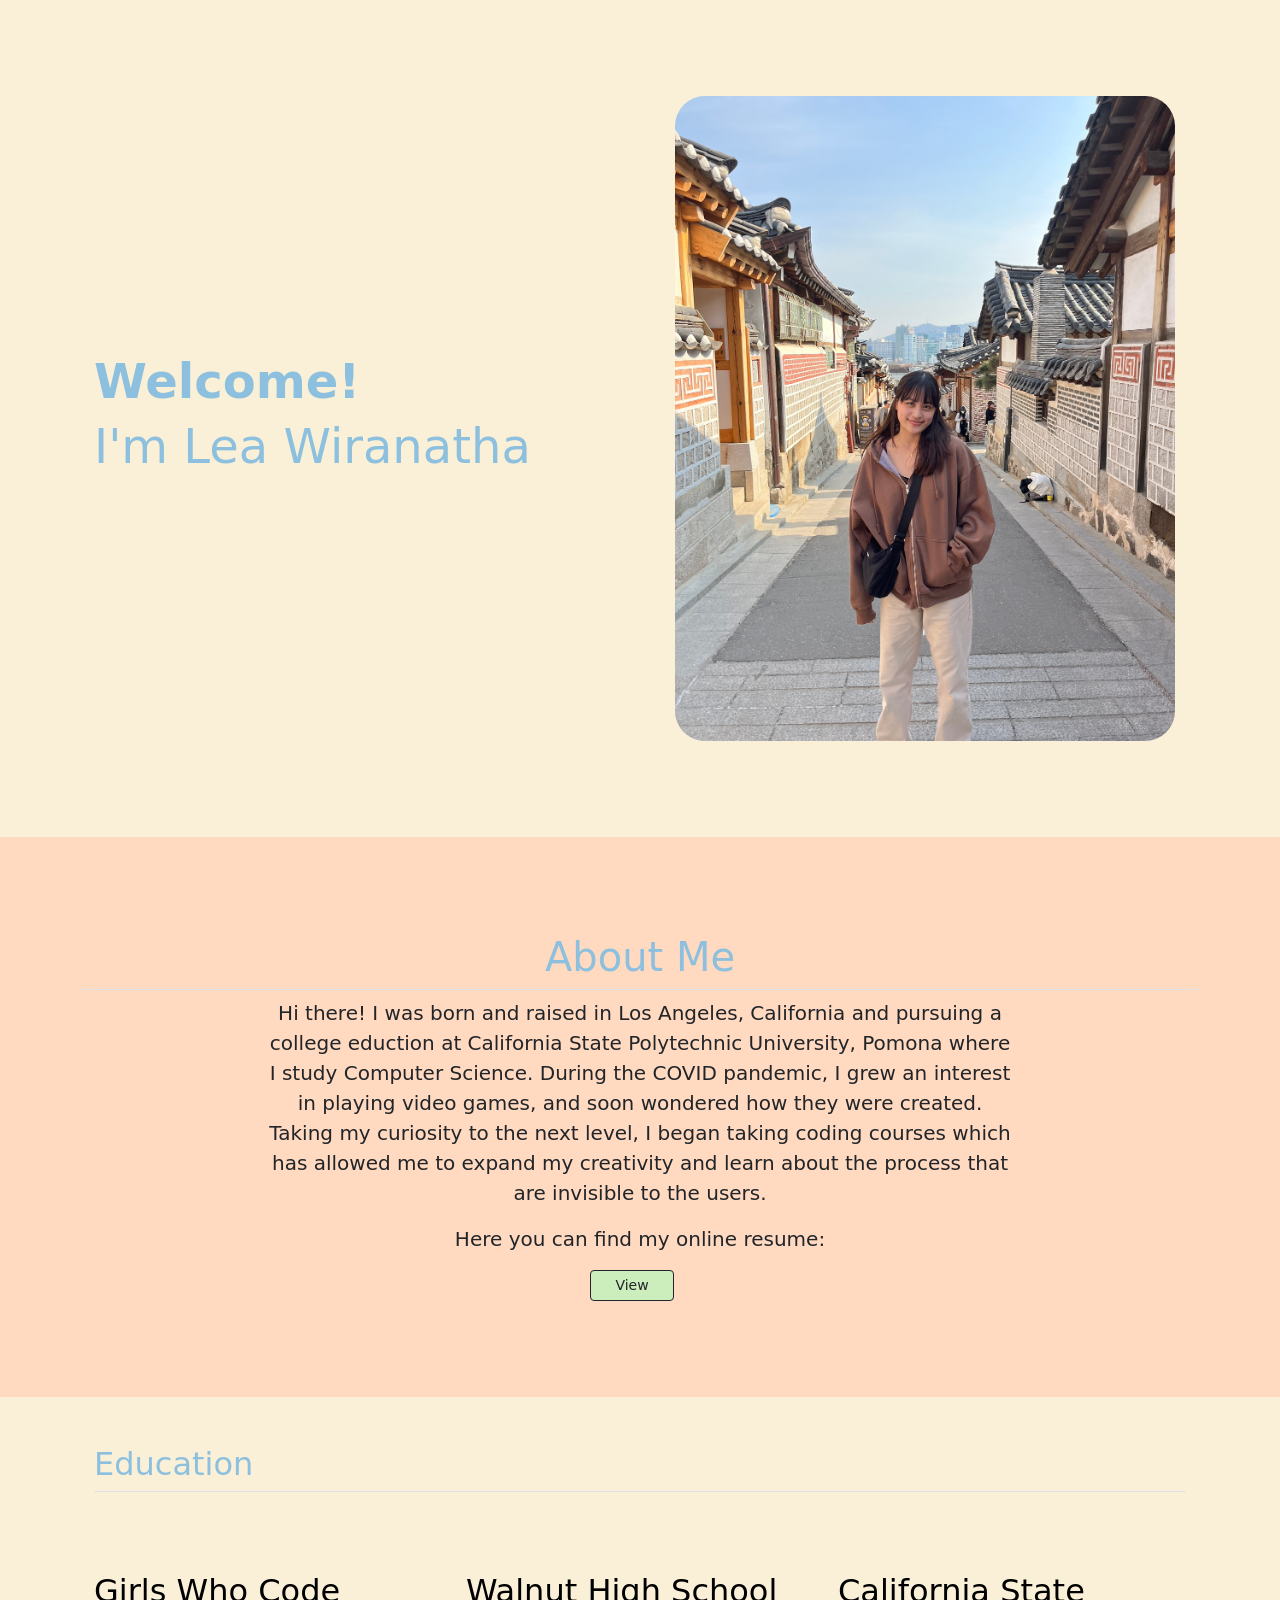
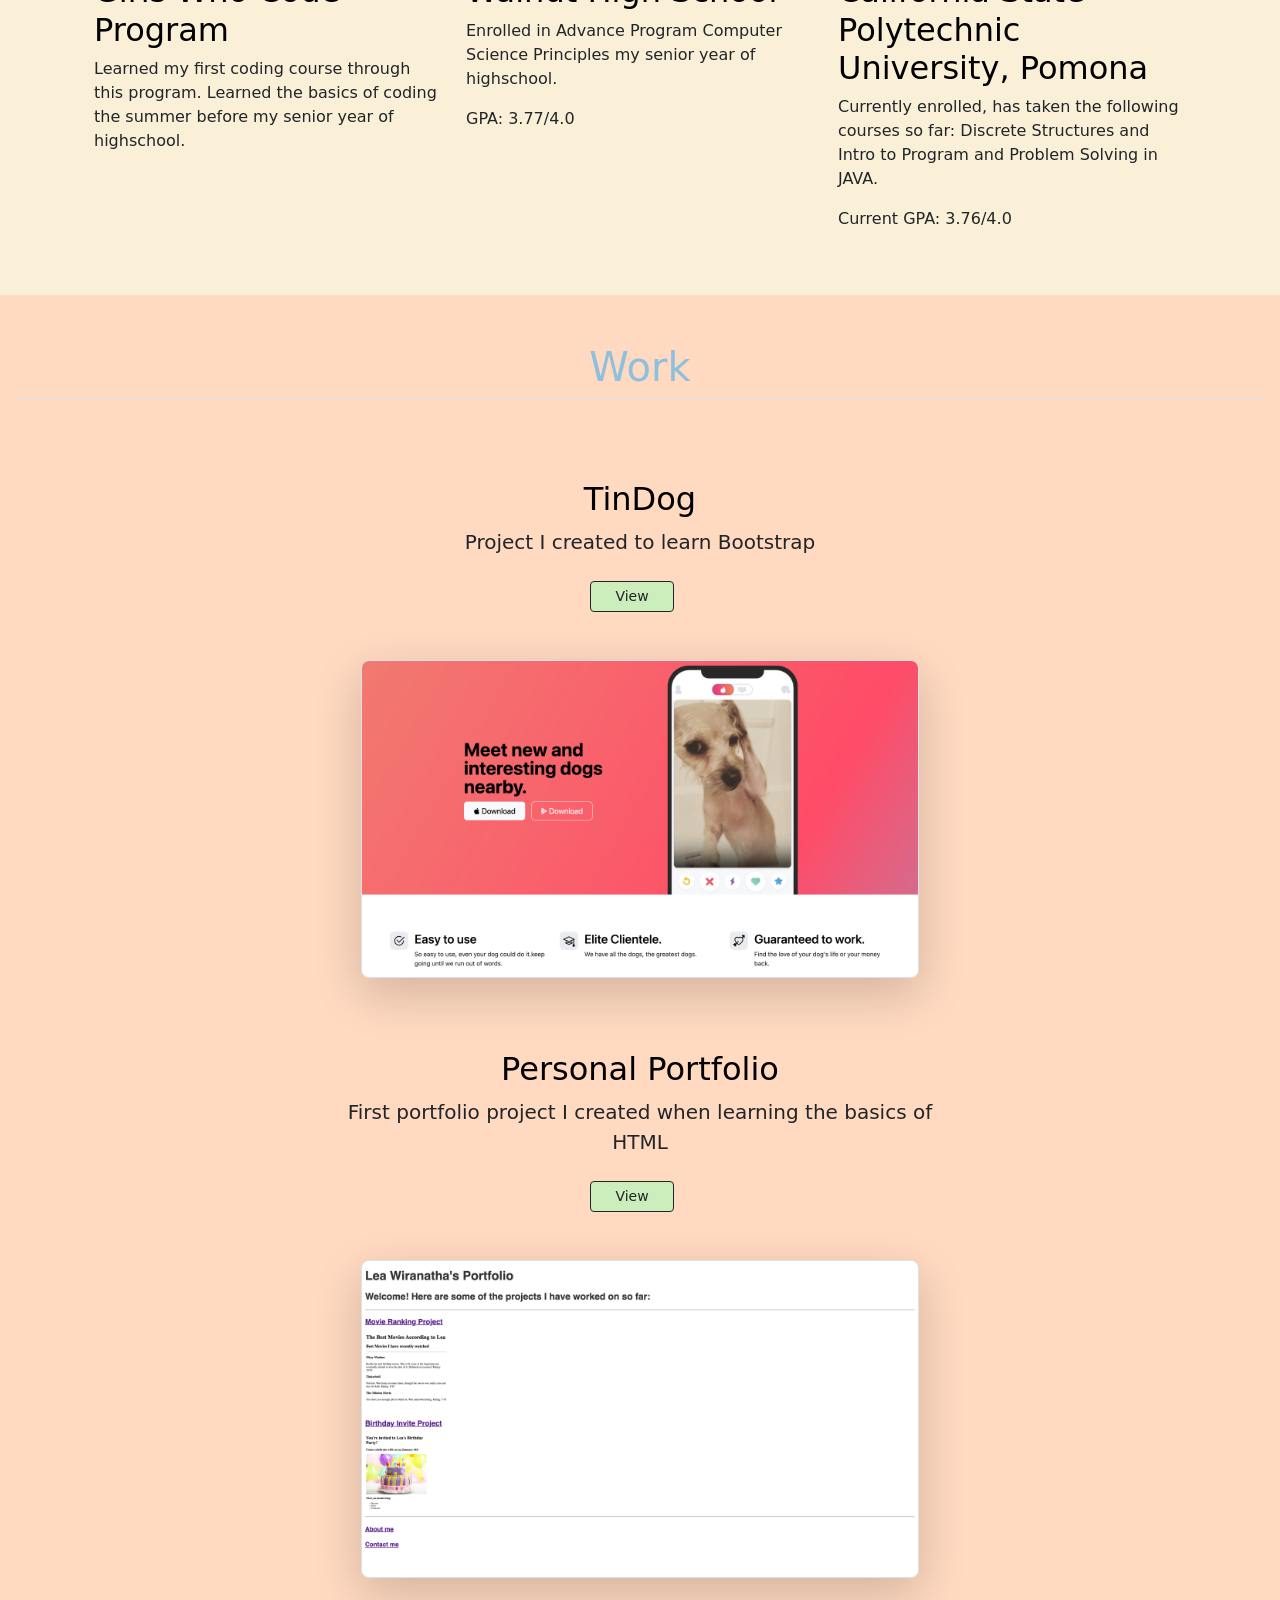
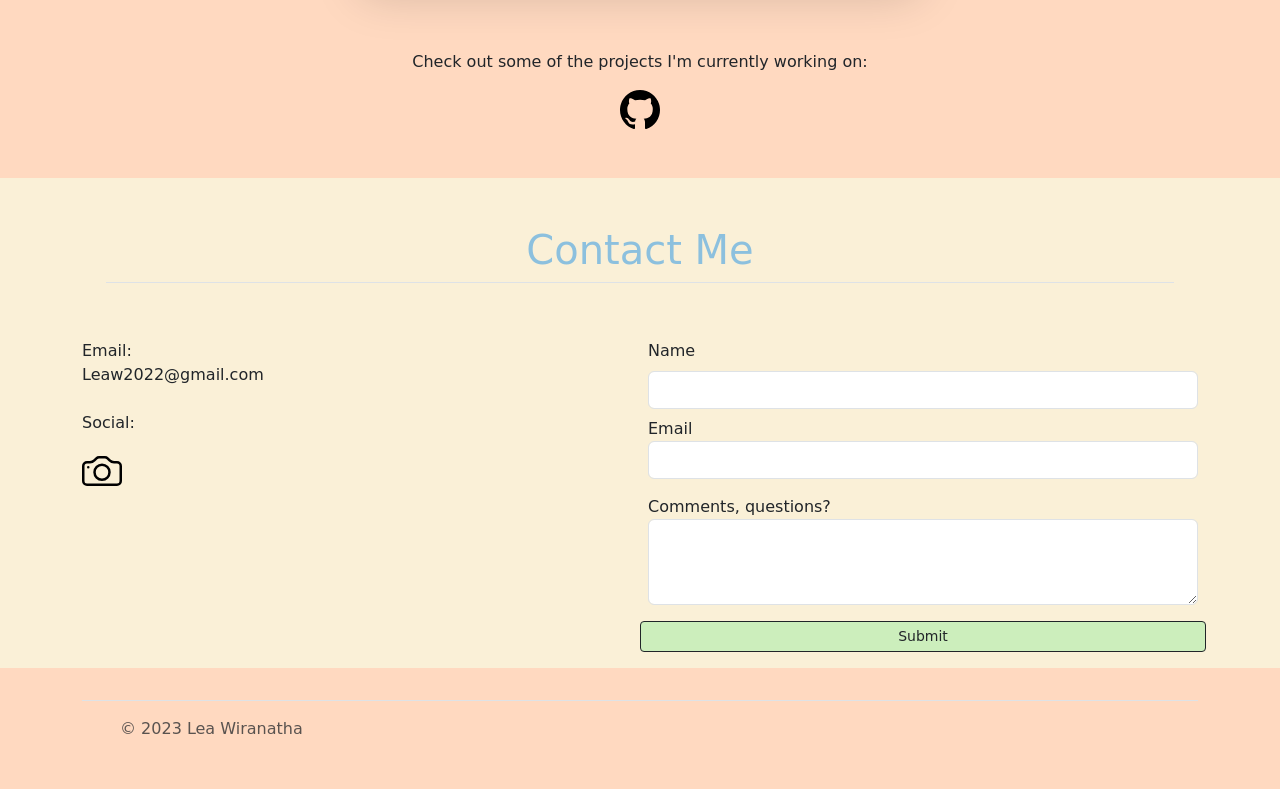
==== index.html @ 5fe79952 "Add files via upload" ====
<!DOCTYPE html>
<html lang="en">
<head>
    <meta charset="UTF-8">
    <meta name="viewport" content="width=device-width, initial-scale=1.0">
    <title>Lea Wiranatha</title>
    <link href="https://cdn.jsdelivr.net/npm/bootstrap@5.3.1/dist/css/bootstrap.min.css" rel="stylesheet" integrity="sha384-4bw+/aepP/YC94hEpVNVgiZdgIC5+VKNBQNGCHeKRQN+PtmoHDEXuppvnDJzQIu9" crossorigin="anonymous">
    <link rel="stylesheet" href="./style.css">
</head>
<body>

  <!-- Title -->
  <section id="title" class="color-background">
      <div class="container col-xxl-8 px-4 pt-5 pb-5" >
        <div class="row flex-lg-row-reverse align-items-center g-5 pt-5 pb-5">
          <div class="col-10 col-sm-8 col-lg-6">
            <img src="./images/IMG_5392.jpg" class="d-block mx-lg-auto img-fluid rounded-corners" alt="Lea Wiranatha" loading="lazy" width="500"/>
          </div>
        <div class="col-lg-6">
            <h1 class="display-5 fw-bold textcolorblue">Welcome!</h1>
            <h2 class="display-5 textcolorblue">I'm Lea Wiranatha</h2>
          <div class="d-grid gap-2 d-md-flex justify-content-md-start">
            </div>
          </div>
        </div>
      </div>
  </section>

  <!-- About Me -->
  <div class="p-5 text-center darker-color-background">
    <div class="container py-5 ">
      <h1 class="pb-2 border-bottom textcolorblue">About Me</h1>
      <p class="col-lg-8 mx-auto lead">
        Hi there! I was born and raised in Los Angeles, California and pursuing a college eduction at California State Polytechnic University, Pomona where I study Computer Science. 
        During the COVID pandemic, I grew an interest in playing video games, and soon wondered how they were created. Taking my curiosity to the next level, I began taking coding courses which has allowed me to expand my creativity and learn about the process that are invisible to the users.
      </p>
      <p class="col-lg-8 mx-auto lead">
        Here you can find my online resume:
      </p>
      <a href="https://leachristy.github.io/html-resume/">
        <button type="button" class="btn btn-outline-dark colorgreen btn-sm px-4 me-sm-3" >View</button>
    </a>
    </div>
  </div>

<!-- Education -->
  <div class="color-background">
  <div class="container px-4 pt-5">
    <h2 class="pb-2 border-bottom textcolorblue">Education</h2>
    <div class="row g-4 py-5 row-cols-1 row-cols-lg-3">
      <div class="feature col">
        <div class="feature-icon d-inline-flex align-items-center justify-content-center text-bg-primary bg-gradient fs-2 mb-3">
          
        </div>
        <h3 class="fs-2 text-body-emphasis">Girls Who Code Program</h3>
        <p>Learned my first coding course through this program. Learned the basics of coding the summer before my senior year of highschool.</p>
      </div>
      <div class="feature col">
        <div class="feature-icon d-inline-flex align-items-center justify-content-center text-bg-primary bg-gradient fs-2 mb-3">
        </div>
        <h3 class="fs-2 text-body-emphasis">Walnut High School</h3>
        <p>Enrolled in Advance Program Computer Science Principles my senior year of highschool. </p>
        <p>GPA: 3.77/4.0</p>
      </div>
      <div class="feature col">
        <div class="feature-icon d-inline-flex align-items-center justify-content-center text-bg-primary bg-gradient fs-2 mb-3">
        </div>
        <h3 class="fs-2 text-body-emphasis">California State Polytechnic University, Pomona</h3>
        <p>Currently enrolled, has taken the following courses so far: Discrete Structures and Intro to Program and Problem Solving in JAVA. </p>
        <p>Current GPA: 3.76/4.0</p>
      </div>
    </div>
</div>
</div>

<!-- Work -->

<div class="pricing-header p-3 pb-md-4 mx-auto text-center darker-color-background pt-5">
    <h1 class="pb-2 border-bottom textcolorblue">Work</h1>
  </div>

  <div class="px-4 pt-5  text-center darker-color-background">
    <h1 class="fs-2 text-body-emphasis">TinDog</h1>
    <div class="col-lg-6 mx-auto">
      <p class="lead mb-4">Project I created to learn Bootstrap</p>
      <div class="d-grid gap-2 d-sm-flex justify-content-sm-center mb-5">
        <a href="https://leachristy.github.io/html-tindog/">
        <button type="button" class="btn btn-outline-dark colorgreen btn-sm px-4 me-sm-3" >View</button>
        </a>
      </div>
    </div>
    <div>
    <div class="container">
        <img src="./images/Screen Shot 2023-08-01 at 12.24.54 AM.PNG" class="border rounded-3 shadow-lg mb-4 img-fluid1" max-width="55%" alt="Example image" height="auto" loading="lazy">
      </div>
    </div>
  </div>

  <div class="px-4 pt-5  text-center darker-color-background">
    <h1 class="fs-2 text-body-emphasis">Personal Portfolio</h1>
    <div class="col-lg-6 mx-auto">
      <p class="lead mb-4">First portfolio project I created when learning the basics of HTML</p>
      <div class="d-grid gap-2 d-sm-flex justify-content-sm-center mb-5">
        <a href="https://leachristy.github.io/html-portfolio/">
            <button type="button" class="btn btn-outline-dark colorgreen btn-sm px-4 me-sm-3" >View</button>
        </a>
      </div>
    </div>
    <div>
      <div class="container">
        <img src="./images/Screen Shot 2023-08-01 at 12.50.40 AM.png" class="border rounded-3 shadow-lg mb-4 img-fluid1" alt="Example image"  height="auto" loading="lazy">
      </div>
    </div>
  </div>

  <div class= "px-4 py-5 text-center darker-color-background">
    <p>Check out some of the projects I'm currently working on:</p>
    <a href="https://github.com/leachristy"><svg xmlns="http://www.w3.org/2000/svg" style="color: black;" width="40" height="40" fill="currentColor" class="bi bi-github" viewBox="0 0 16 16">
        <path d="M8 0C3.58 0 0 3.58 0 8c0 3.54 2.29 6.53 5.47 7.59.4.07.55-.17.55-.38 0-.19-.01-.82-.01-1.49-2.01.37-2.53-.49-2.69-.94-.09-.23-.48-.94-.82-1.13-.28-.15-.68-.52-.01-.53.63-.01 1.08.58 1.23.82.72 1.21 1.87.87 2.33.66.07-.52.28-.87.51-1.07-1.78-.2-3.64-.89-3.64-3.95 0-.87.31-1.59.82-2.15-.08-.2-.36-1.02.08-2.12 0 0 .67-.21 2.2.82.64-.18 1.32-.27 2-.27.68 0 1.36.09 2 .27 1.53-1.04 2.2-.82 2.2-.82.44 1.1.16 1.92.08 2.12.51.56.82 1.27.82 2.15 0 3.07-1.87 3.75-3.65 3.95.29.25.54.73.54 1.48 0 1.07-.01 1.93-.01 2.2 0 .21.15.46.55.38A8.012 8.012 0 0 0 16 8c0-4.42-3.58-8-8-8z"></path>
        </svg></a>
</div>

<!-- Contact me -->

<div class="color-background">
<div class="container contact ">
    <div class= "px-4 py-5 text-center color-background">
        <h1 class="pb-2 border-bottom textcolorblue">Contact Me</h1>
    </div>
    <div class="row g-3">
        <div class="col-md-6">
            <p>Email: <br>Leaw2022@gmail.com<br><br>Social:</p>
            <a href="https://www.instagram.com/leawiranatha/"><svg xmlns="http://www.w3.org/2000/svg" style="color: black;" width="40" height="40" fill="currentColor" class="bi bi-camera" viewBox="0 0 16 16">
                <path d="M15 12a1 1 0 0 1-1 1H2a1 1 0 0 1-1-1V6a1 1 0 0 1 1-1h1.172a3 3 0 0 0 2.12-.879l.83-.828A1 1 0 0 1 6.827 3h2.344a1 1 0 0 1 .707.293l.828.828A3 3 0 0 0 12.828 5H14a1 1 0 0 1 1 1v6zM2 4a2 2 0 0 0-2 2v6a2 2 0 0 0 2 2h12a2 2 0 0 0 2-2V6a2 2 0 0 0-2-2h-1.172a2 2 0 0 1-1.414-.586l-.828-.828A2 2 0 0 0 9.172 2H6.828a2 2 0 0 0-1.414.586l-.828.828A2 2 0 0 1 3.172 4H2z"/>
                <path d="M8 11a2.5 2.5 0 1 1 0-5 2.5 2.5 0 0 1 0 5zm0 1a3.5 3.5 0 1 0 0-7 3.5 3.5 0 0 0 0 7zM3 6.5a.5.5 0 1 1-1 0 .5.5 0 0 1 1 0z"/>
              </svg></a>
        </div>
        <div class="col">
            <form class="row g-3">
                <div class="form-group">
                  <label for="Name" class="form-label">Name</label>
                  <input type="text" class="form-control" id="Name" required >
                </div>
                <div class="form-group mt-2">
                  <label for="Email1">Email</label>
                  <input type="email" class="form-control" id="Email1" required >
                </div>
                <div class="form-group mt-3">
                    <label for="comments">Comments, questions?</label>
                    <textarea class="form-control" id="comments" rows="3" required></textarea>
                </div>
                <button type="submit" class="btn btn-outline-dark colorgreen btn-sm px-4 me-sm-3 my-3 " >Submit</button>
            </form>
        </div>
    </div>
</div>
</div>


<!-- footer -->
<div class="darker-color-background py-2">
<div class="container">
    <footer class="d-flex flex-wrap justify-content-between align-items-center py-3 my-4 border-top">
      <div class="col-md-4 d-flex align-items-center">
        <a href="/" class="mb-3 me-2 mb-md-0 text-body-secondary text-decoration-none lh-1">
          <svg class="bi" width="30" height="24"><use xlink:href="#bootstrap"></use></svg>
        </a>
        <span class="mb-3 mb-md-0 text-body-secondary">© 2023 Lea Wiranatha</span>
      </div>
  
      <ul class="nav col-md-4 justify-content-end list-unstyled d-flex">
        <li class="ms-3"><a class="text-body-secondary" href="#"><svg class="bi" width="24" height="24"><use xlink:href="#twitter"></use></svg></a></li>
        <li class="ms-3"><a class="text-body-secondary" href="#"><svg class="bi" width="24" height="24"><use xlink:href="#instagram"></use></svg></a></li>
        <li class="ms-3"><a class="text-body-secondary" href="#"><svg class="bi" width="24" height="24"><use xlink:href="#facebook"></use></svg></a></li>
      </ul>
    </footer>
  </div>
</div>
</body>
</html>
---- style.css ----
.color-background {
    background-color: #FAF0D7;
}

.darker-color-background {
    background-color: #FFD9C0;
}

.textcolorblue {
    color: #8CC0DE;
}

.textcolorpink{
    color: #FFD9C0;
}

.colorgreen {
    background-color: #CCEEBC;
}
.rounded-corners {
    border-radius: 30px;
}

.img-fluid1 {
    max-width: 50%;
}
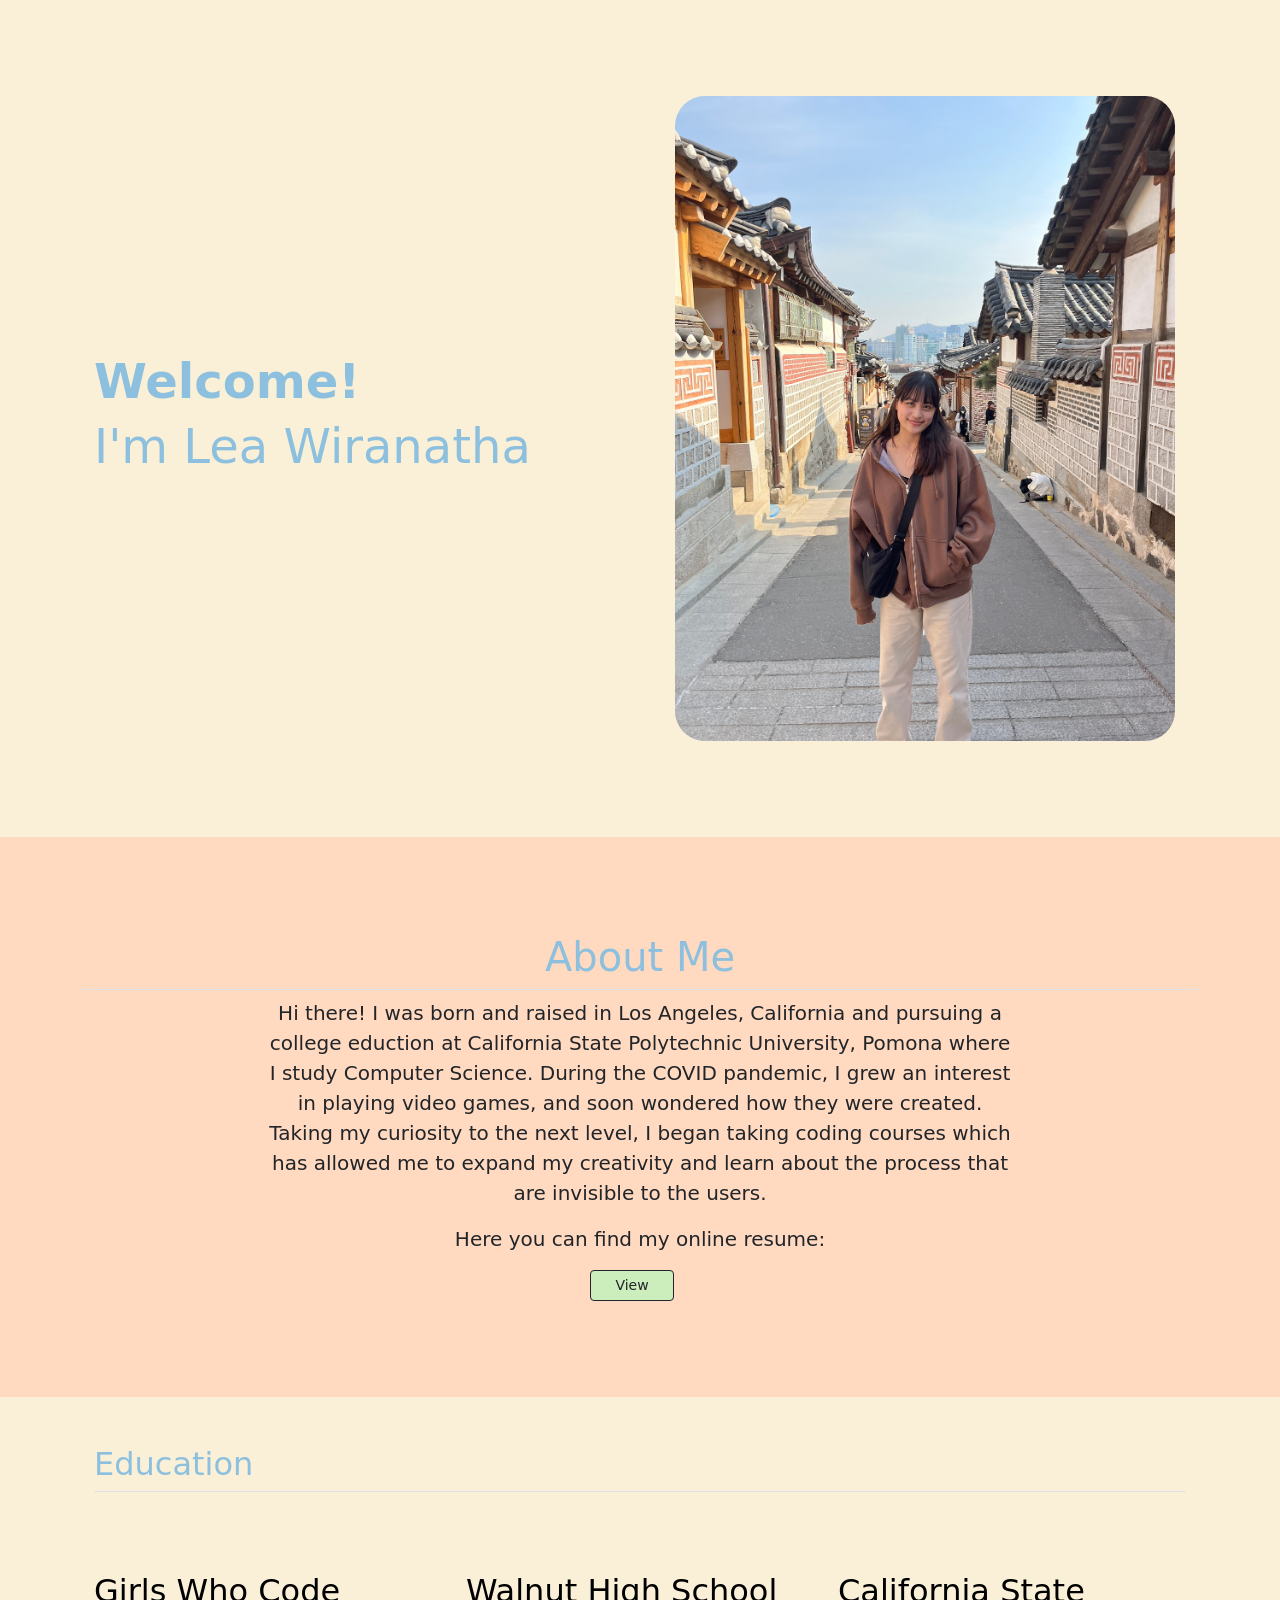
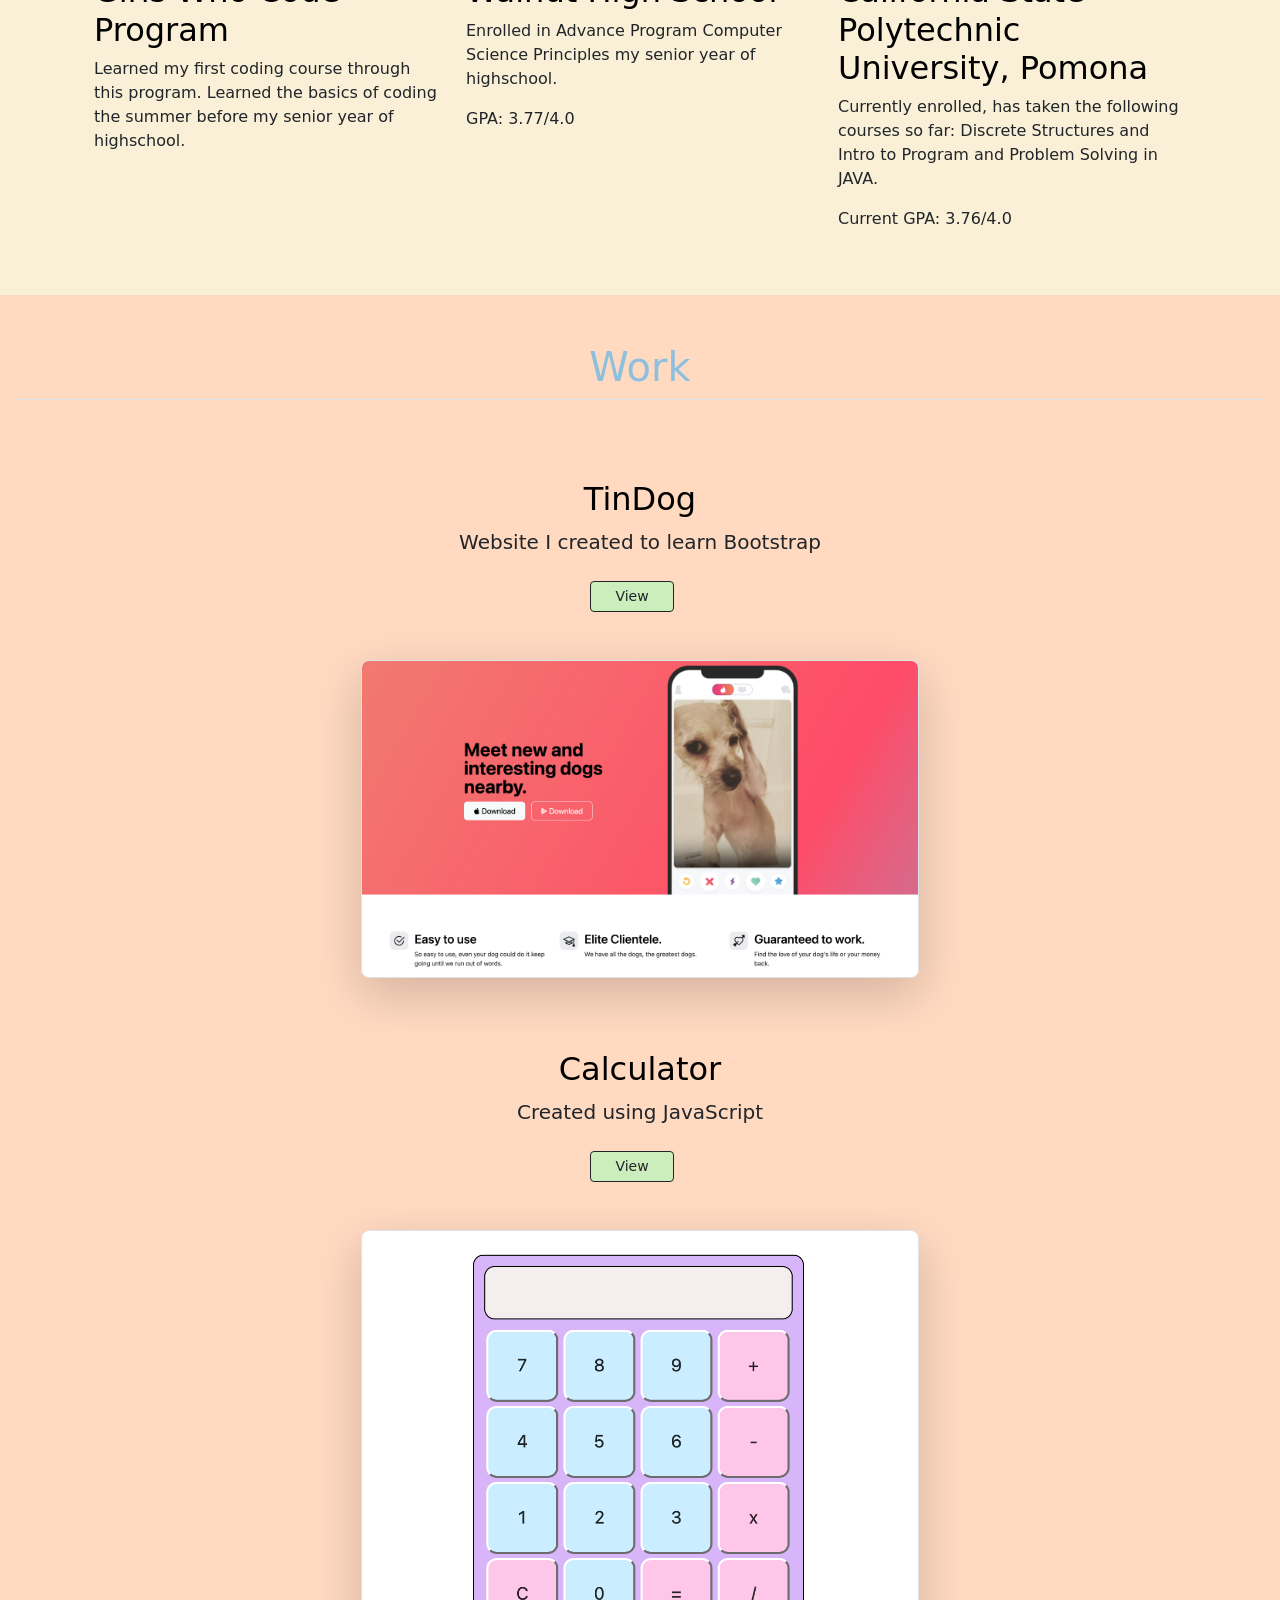
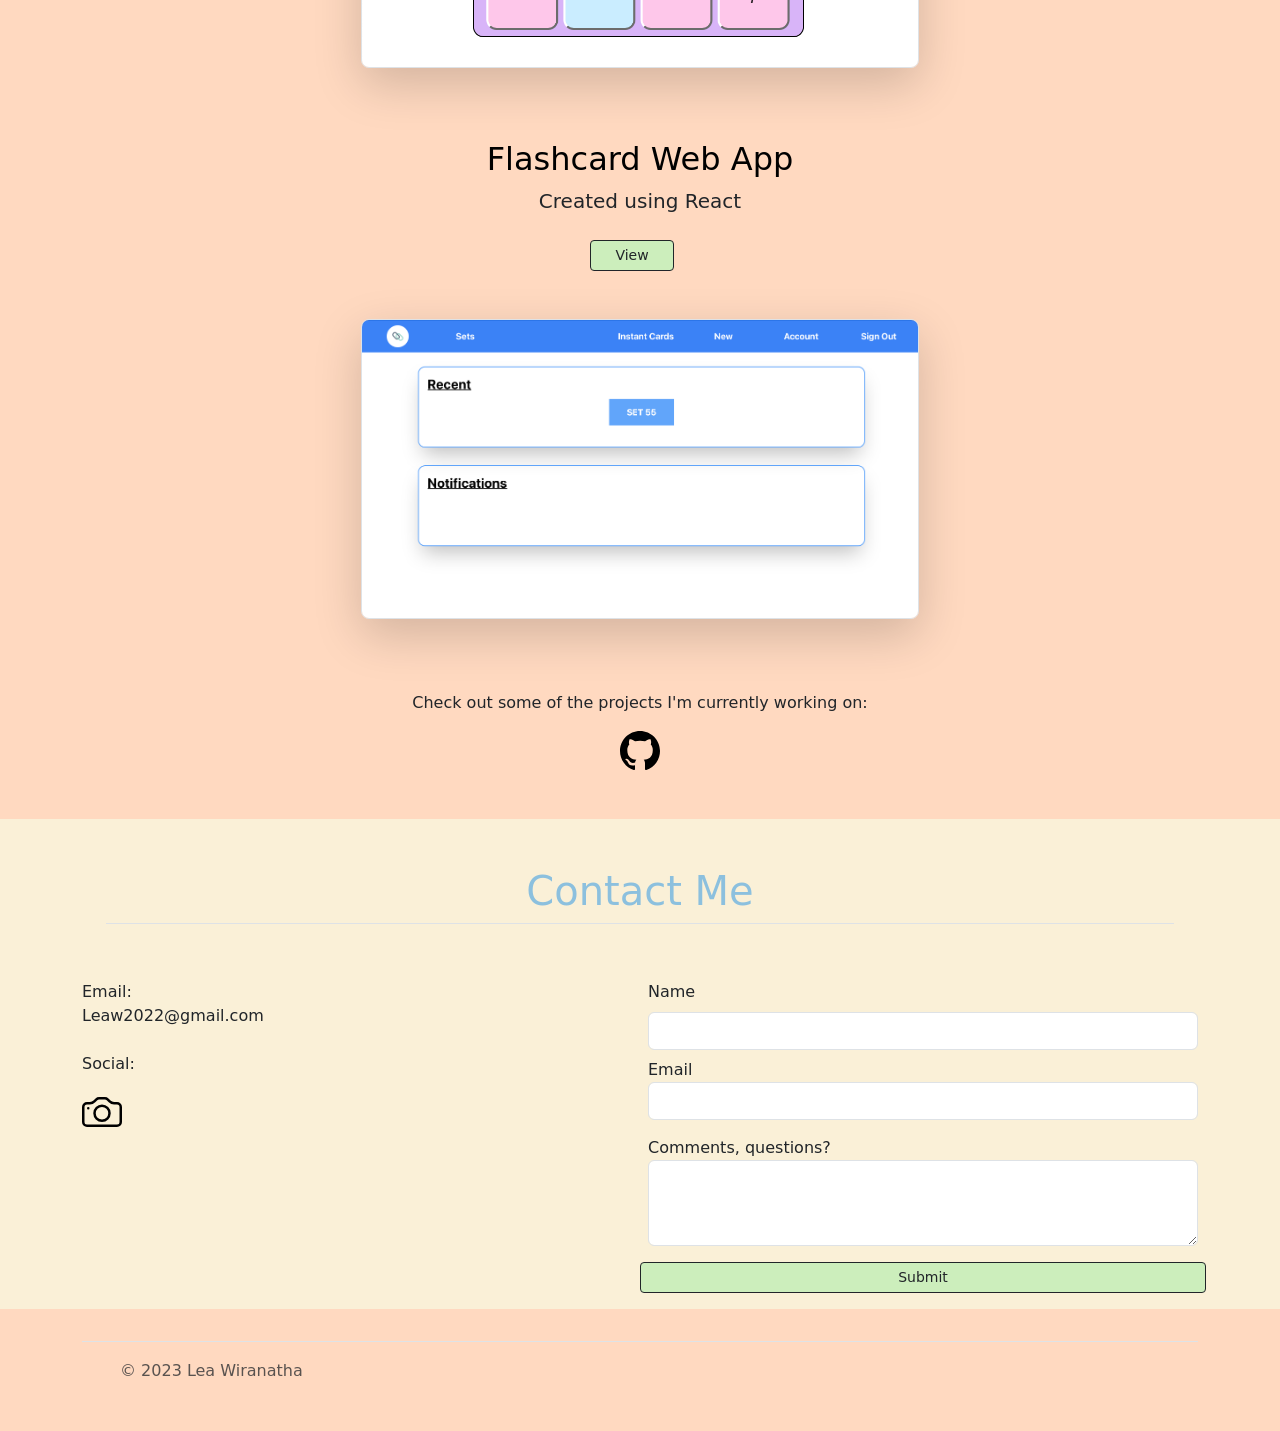
==== commit 28c8ff7d: "Update index.html" ====
--- a/index.html
+++ b/index.html
@@ -82,7 +82,7 @@
   <div class="px-4 pt-5  text-center darker-color-background">
     <h1 class="fs-2 text-body-emphasis">TinDog</h1>
     <div class="col-lg-6 mx-auto">
-      <p class="lead mb-4">Project I created to learn Bootstrap</p>
+      <p class="lead mb-4">Website I created to learn Bootstrap</p>
       <div class="d-grid gap-2 d-sm-flex justify-content-sm-center mb-5">
         <a href="https://leachristy.github.io/html-tindog/">
         <button type="button" class="btn btn-outline-dark colorgreen btn-sm px-4 me-sm-3" >View</button>
@@ -97,18 +97,35 @@
   </div>
 
   <div class="px-4 pt-5  text-center darker-color-background">
-    <h1 class="fs-2 text-body-emphasis">Personal Portfolio</h1>
+    <h1 class="fs-2 text-body-emphasis">Calculator</h1>
     <div class="col-lg-6 mx-auto">
-      <p class="lead mb-4">First portfolio project I created when learning the basics of HTML</p>
+      <p class="lead mb-4">Created using JavaScript</p>
       <div class="d-grid gap-2 d-sm-flex justify-content-sm-center mb-5">
-        <a href="https://leachristy.github.io/html-portfolio/">
+        <a href="https://leachristy.github.io/Calculator/">
             <button type="button" class="btn btn-outline-dark colorgreen btn-sm px-4 me-sm-3" >View</button>
         </a>
       </div>
     </div>
     <div>
       <div class="container">
-        <img src="./images/Screen Shot 2023-08-01 at 12.50.40 AM.png" class="border rounded-3 shadow-lg mb-4 img-fluid1" alt="Example image"  height="auto" loading="lazy">
+        <img src="./images/Screen Shot 2023-10-31 at 1.08.47 AM.png" class="border rounded-3 shadow-lg mb-4 img-fluid1" alt="Example image"  height="auto" loading="lazy">
+      </div>
+    </div>
+  </div>
+
+  <div class="px-4 pt-5  text-center darker-color-background">
+    <h1 class="fs-2 text-body-emphasis">Flashcard Web App</h1>
+    <div class="col-lg-6 mx-auto">
+      <p class="lead mb-4">Created using React</p>
+      <div class="d-grid gap-2 d-sm-flex justify-content-sm-center mb-5">
+        <a href="https://webtechflashcardapp.netlify.app">
+            <button type="button" class="btn btn-outline-dark colorgreen btn-sm px-4 me-sm-3" >View</button>
+        </a>
+      </div>
+    </div>
+    <div>
+      <div class="container">
+        <img src="./images/Screen Shot 2024-01-24 at 11.03.06 PM.png" class="border rounded-3 shadow-lg mb-4 img-fluid1" alt="Example image"  height="auto" loading="lazy">
       </div>
     </div>
   </div>
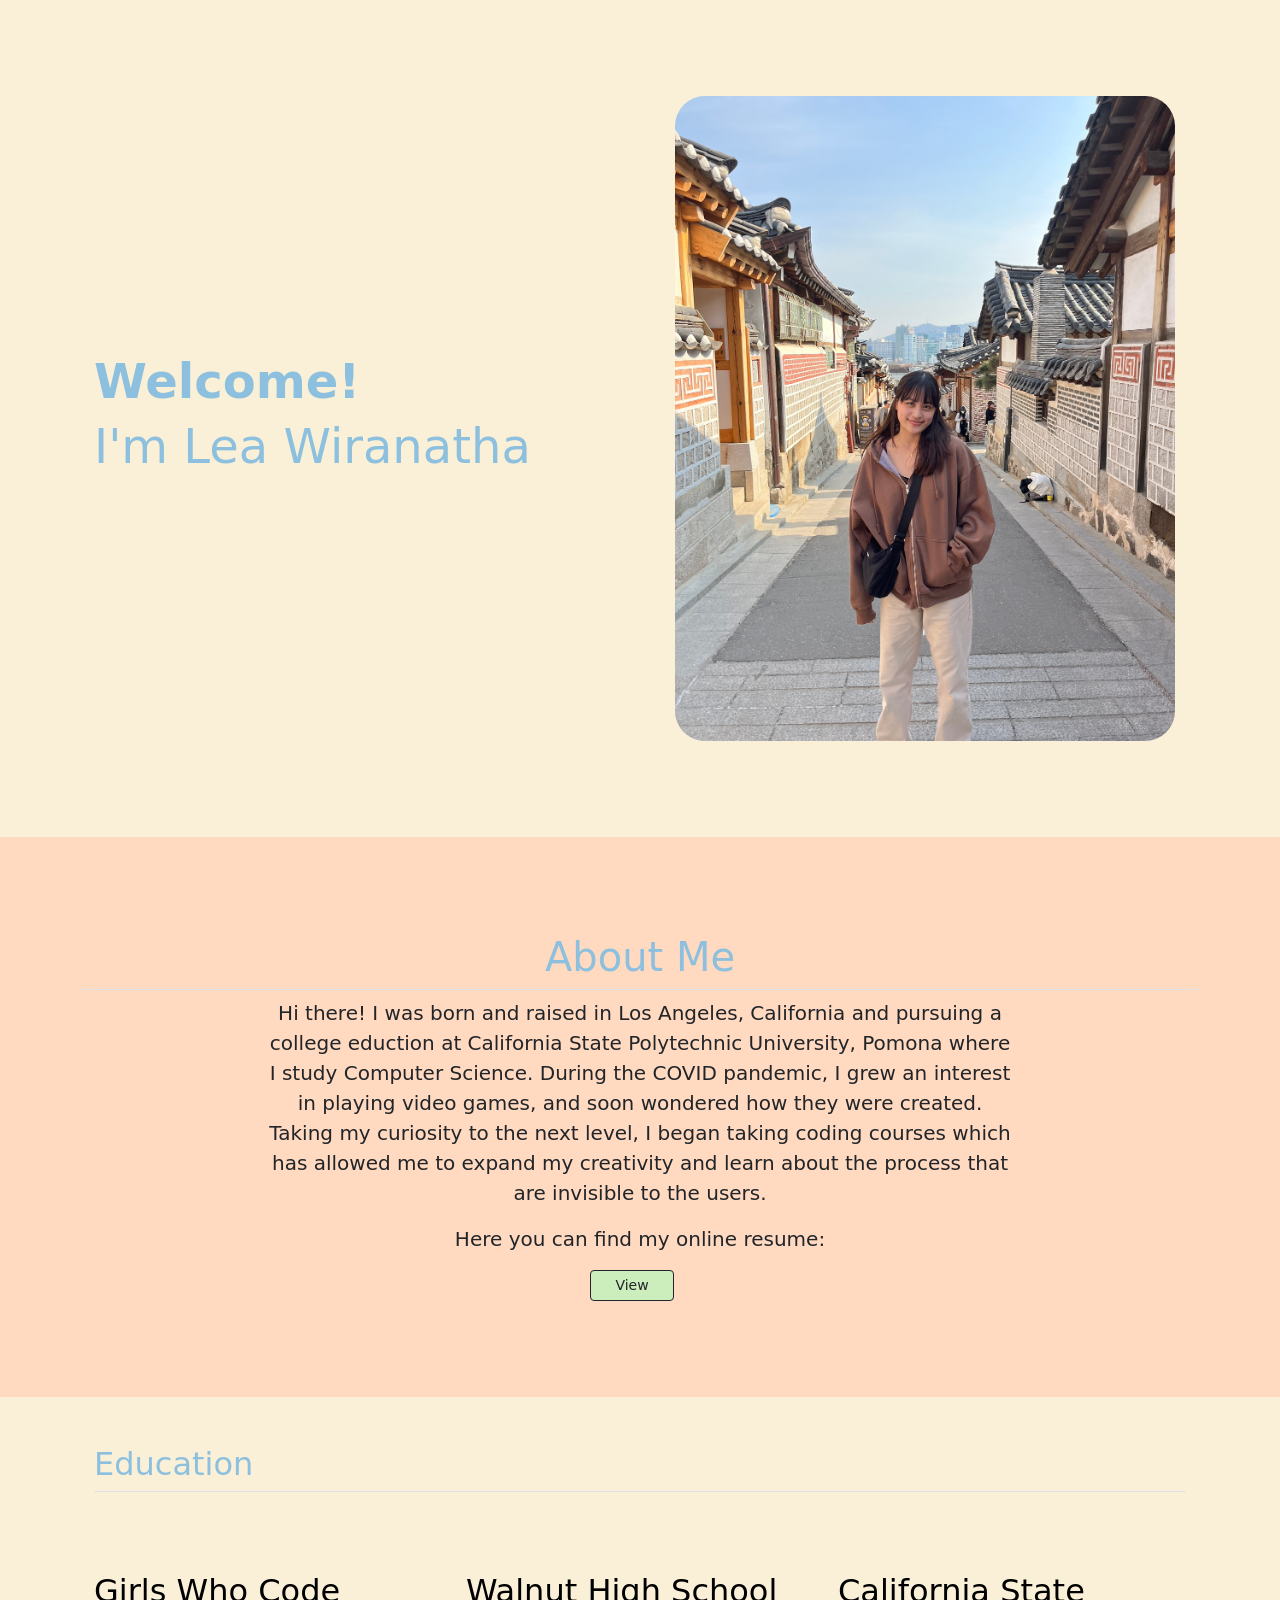
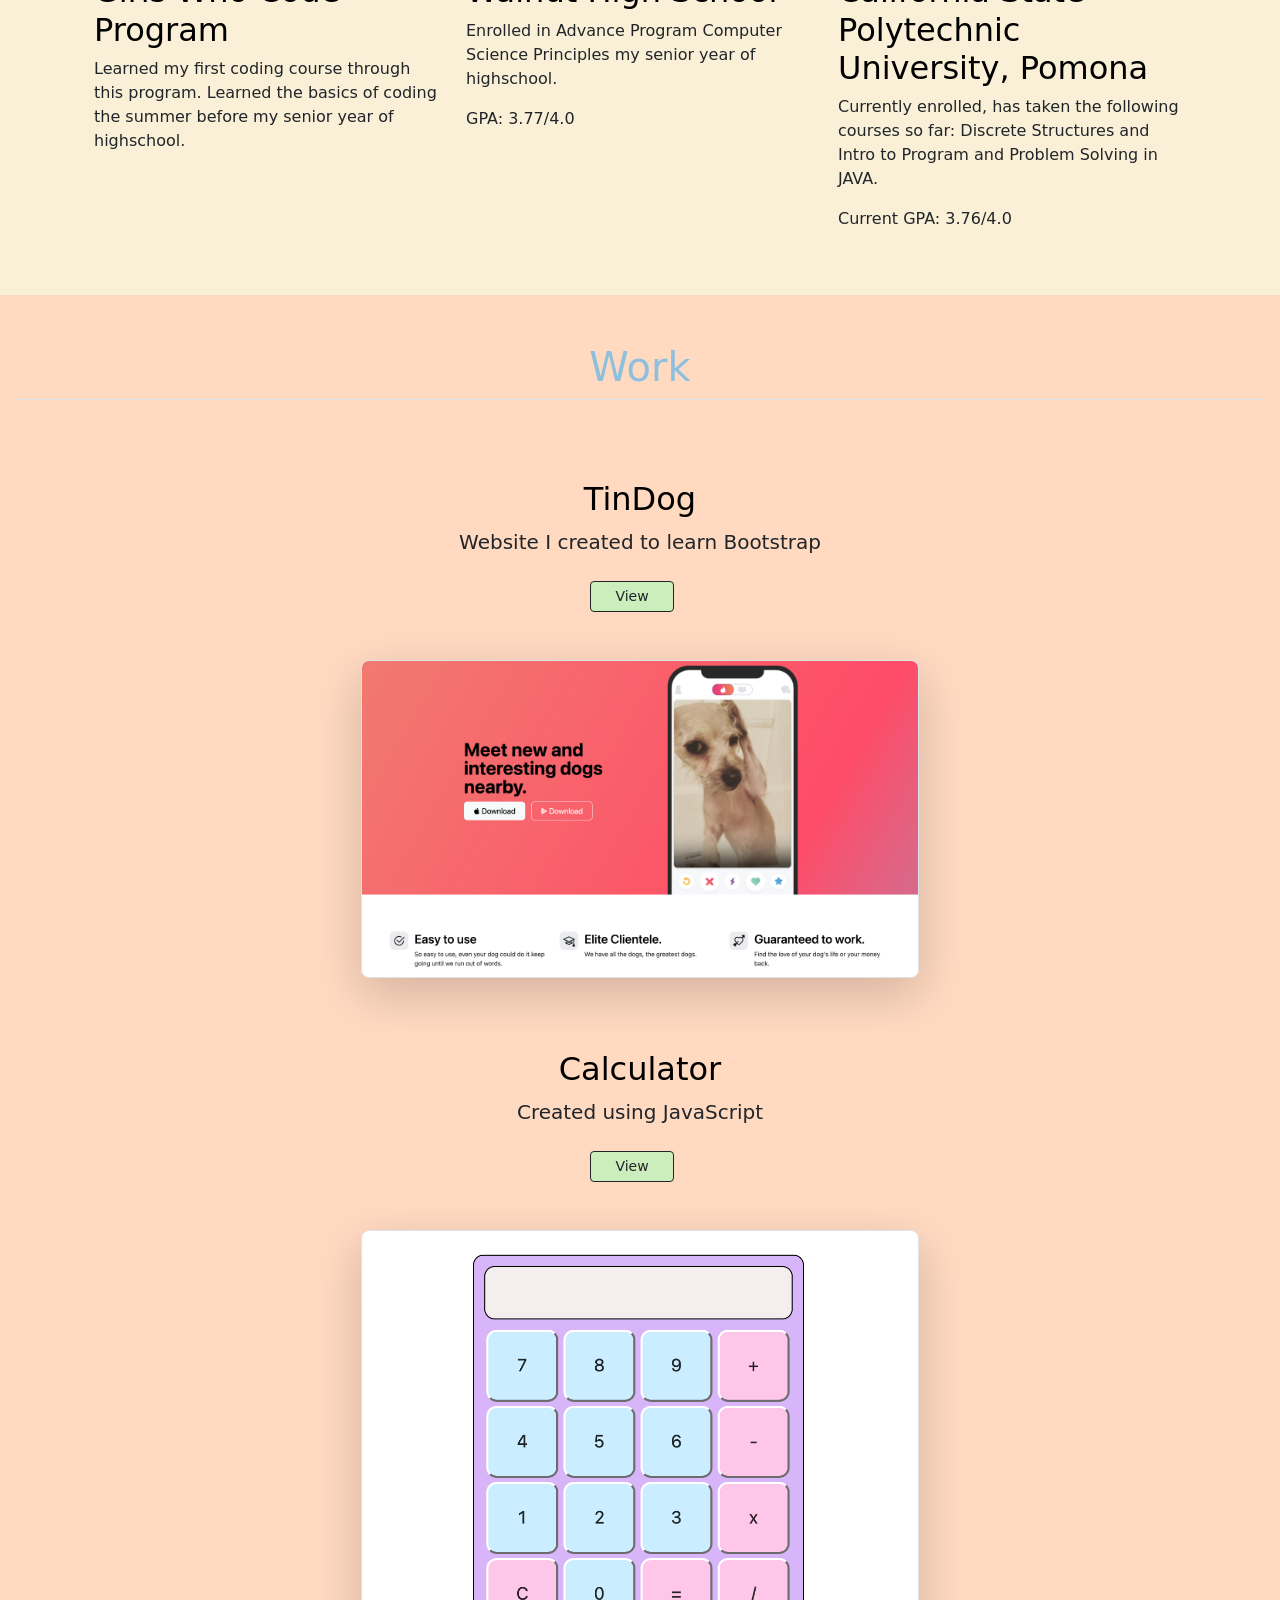
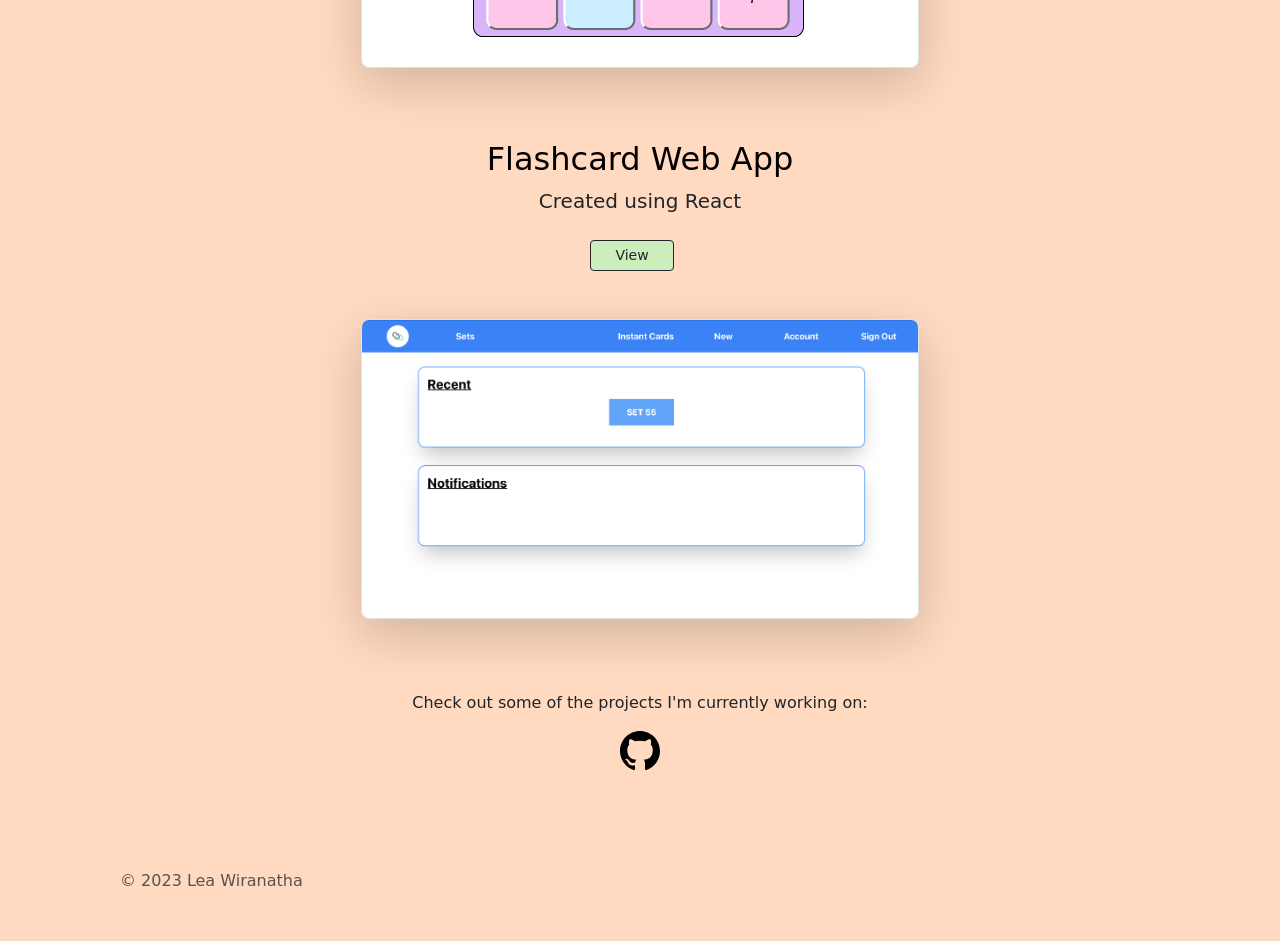
==== commit 1af07efc: "Update index.html" ====
--- a/index.html
+++ b/index.html
@@ -137,43 +137,6 @@
         </svg></a>
 </div>
 
-<!-- Contact me -->
-
-<div class="color-background">
-<div class="container contact ">
-    <div class= "px-4 py-5 text-center color-background">
-        <h1 class="pb-2 border-bottom textcolorblue">Contact Me</h1>
-    </div>
-    <div class="row g-3">
-        <div class="col-md-6">
-            <p>Email: <br>Leaw2022@gmail.com<br><br>Social:</p>
-            <a href="https://www.instagram.com/leawiranatha/"><svg xmlns="http://www.w3.org/2000/svg" style="color: black;" width="40" height="40" fill="currentColor" class="bi bi-camera" viewBox="0 0 16 16">
-                <path d="M15 12a1 1 0 0 1-1 1H2a1 1 0 0 1-1-1V6a1 1 0 0 1 1-1h1.172a3 3 0 0 0 2.12-.879l.83-.828A1 1 0 0 1 6.827 3h2.344a1 1 0 0 1 .707.293l.828.828A3 3 0 0 0 12.828 5H14a1 1 0 0 1 1 1v6zM2 4a2 2 0 0 0-2 2v6a2 2 0 0 0 2 2h12a2 2 0 0 0 2-2V6a2 2 0 0 0-2-2h-1.172a2 2 0 0 1-1.414-.586l-.828-.828A2 2 0 0 0 9.172 2H6.828a2 2 0 0 0-1.414.586l-.828.828A2 2 0 0 1 3.172 4H2z"/>
-                <path d="M8 11a2.5 2.5 0 1 1 0-5 2.5 2.5 0 0 1 0 5zm0 1a3.5 3.5 0 1 0 0-7 3.5 3.5 0 0 0 0 7zM3 6.5a.5.5 0 1 1-1 0 .5.5 0 0 1 1 0z"/>
-              </svg></a>
-        </div>
-        <div class="col">
-            <form class="row g-3">
-                <div class="form-group">
-                  <label for="Name" class="form-label">Name</label>
-                  <input type="text" class="form-control" id="Name" required >
-                </div>
-                <div class="form-group mt-2">
-                  <label for="Email1">Email</label>
-                  <input type="email" class="form-control" id="Email1" required >
-                </div>
-                <div class="form-group mt-3">
-                    <label for="comments">Comments, questions?</label>
-                    <textarea class="form-control" id="comments" rows="3" required></textarea>
-                </div>
-                <button type="submit" class="btn btn-outline-dark colorgreen btn-sm px-4 me-sm-3 my-3 " >Submit</button>
-            </form>
-        </div>
-    </div>
-</div>
-</div>
-
-
 <!-- footer -->
 <div class="darker-color-background py-2">
 <div class="container">
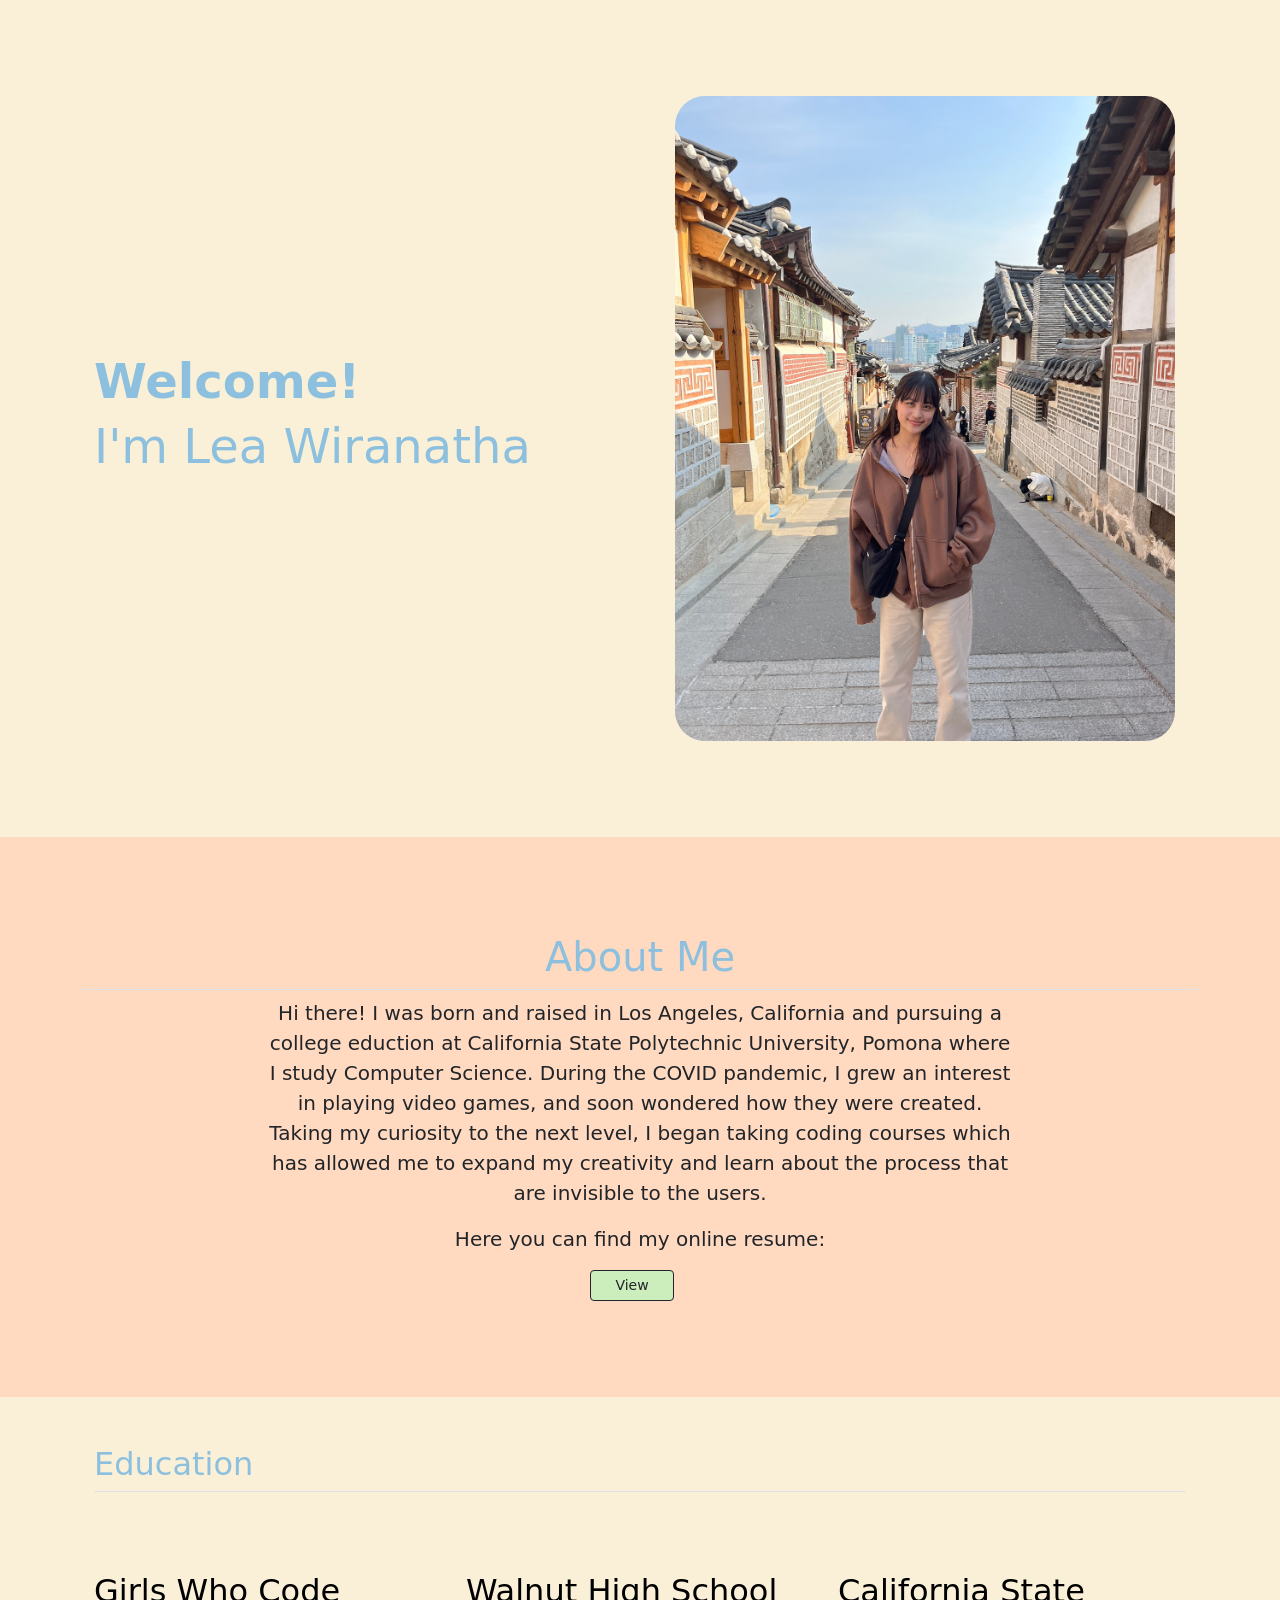
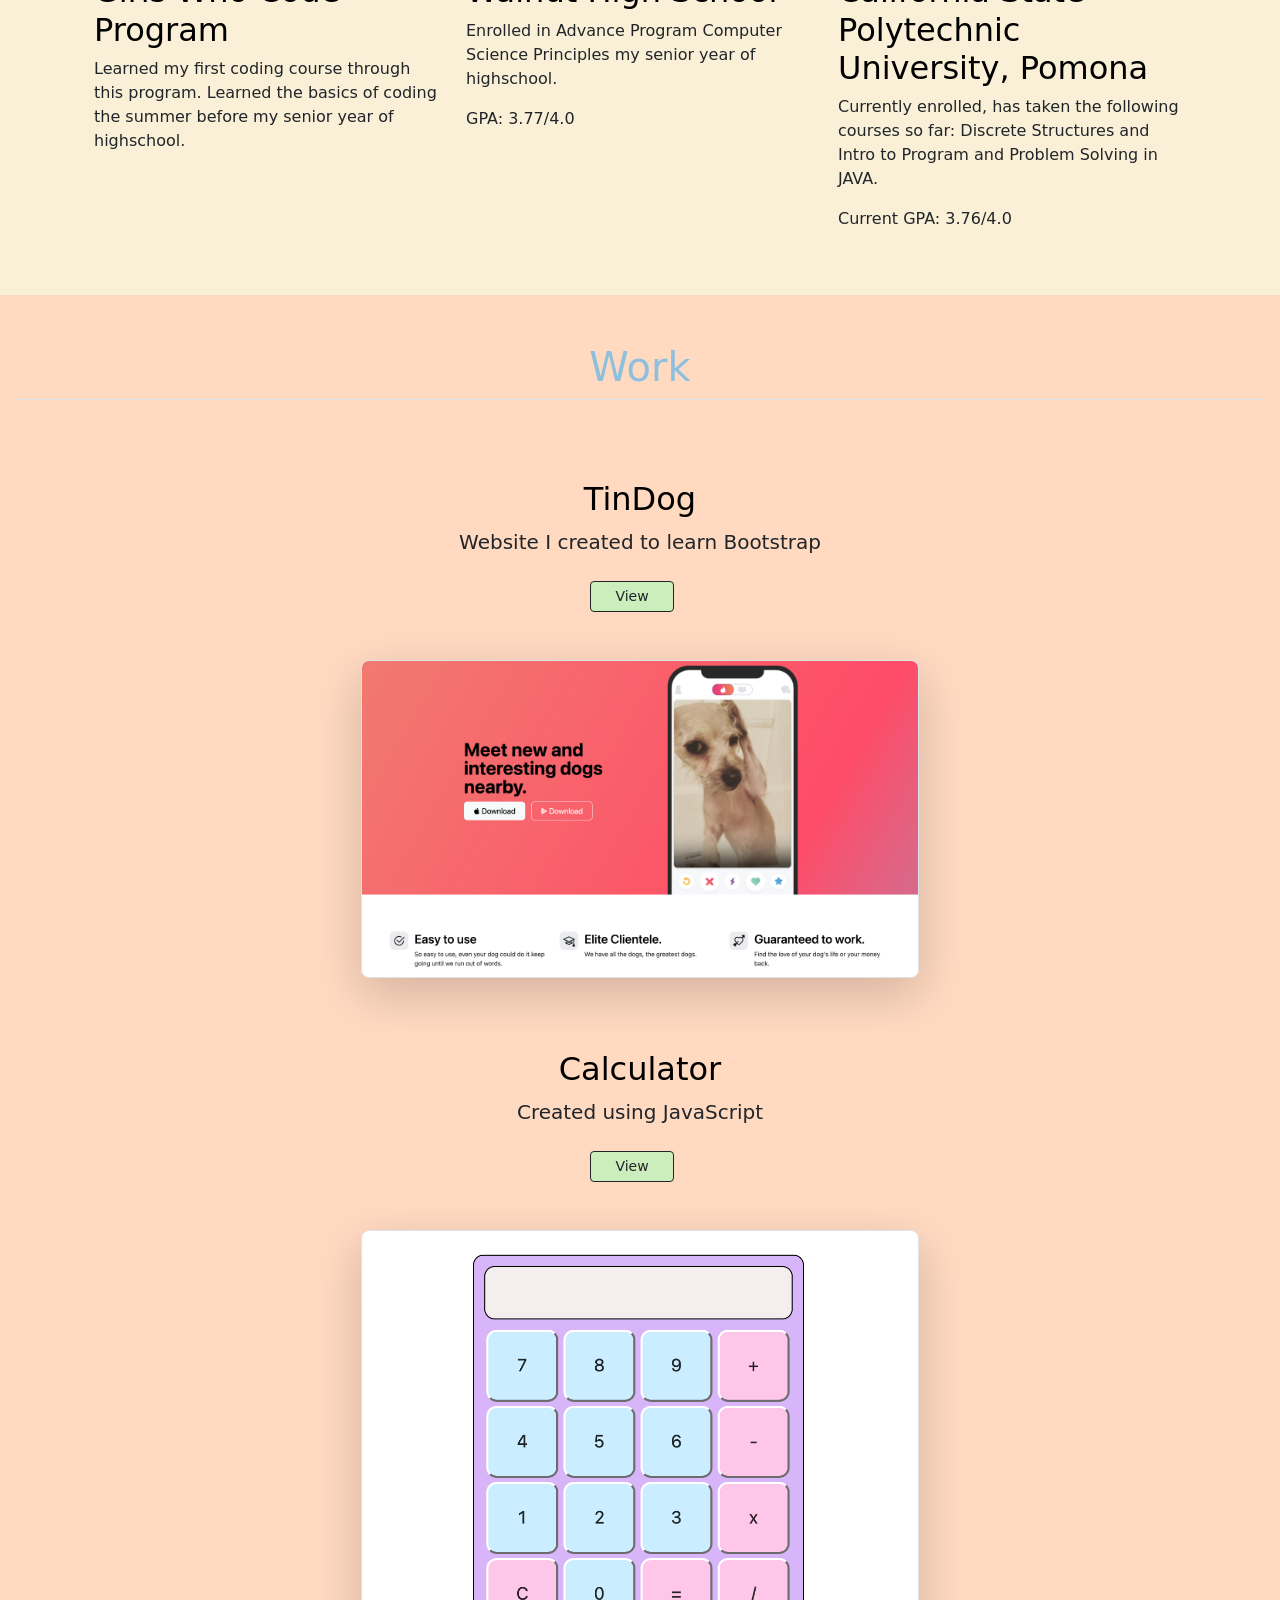
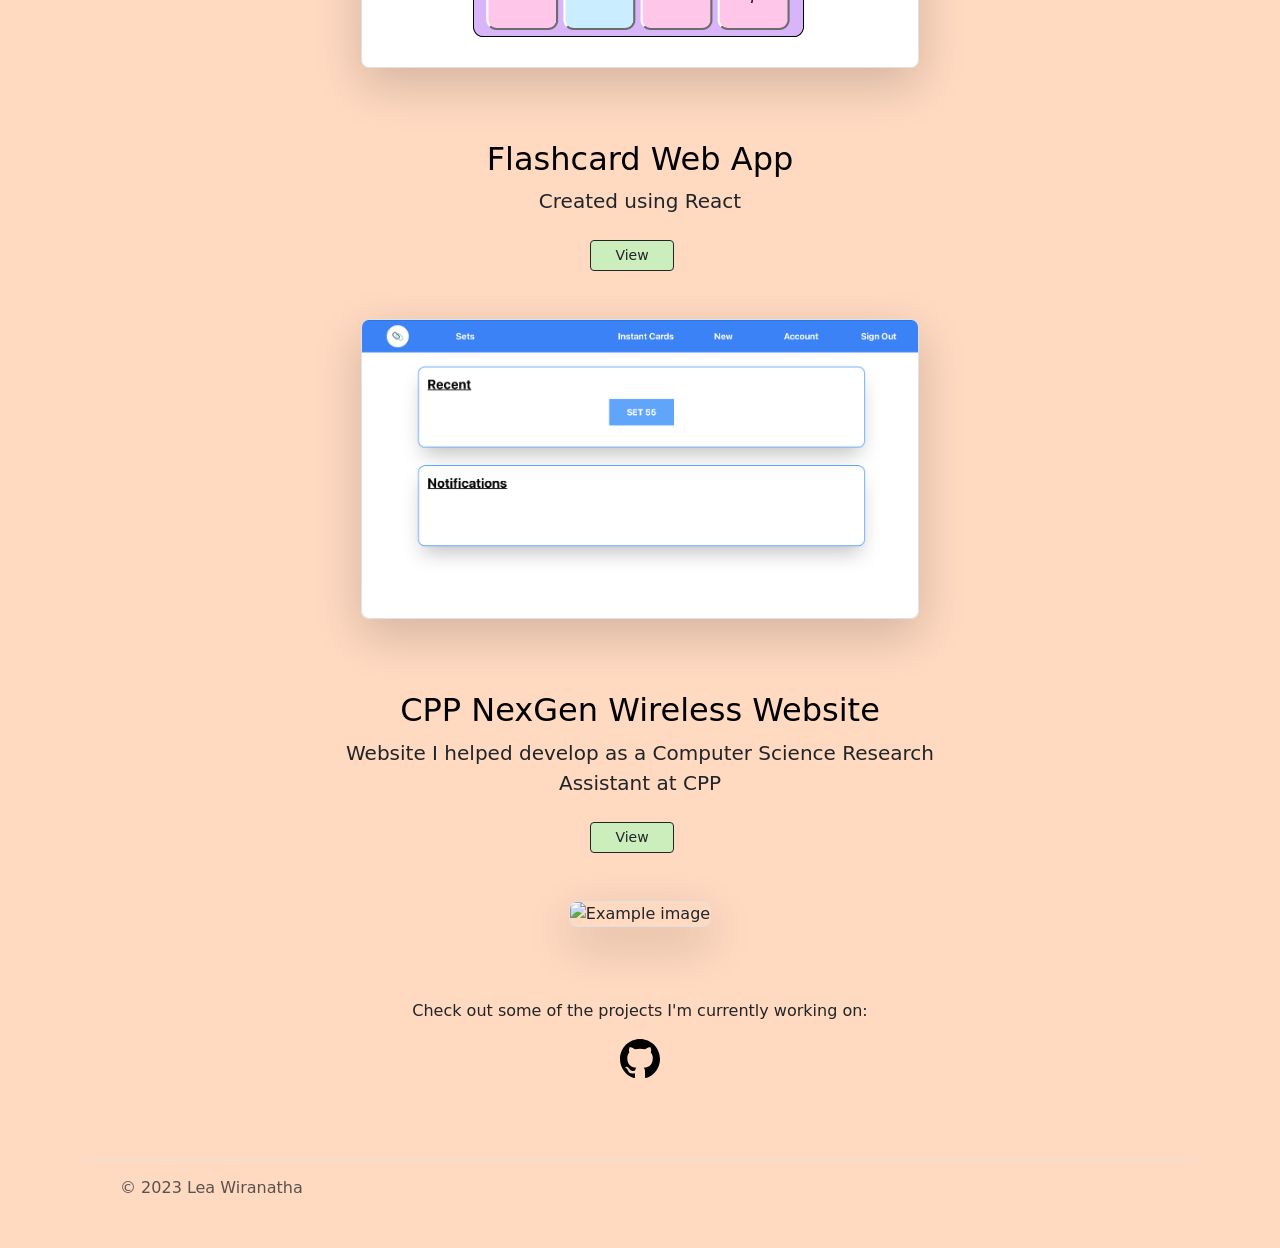
==== commit dcc07add: "Update index.html" ====
--- a/index.html
+++ b/index.html
@@ -130,12 +130,30 @@
     </div>
   </div>
 
+  <div class="px-4 pt-5  text-center darker-color-background">
+    <h1 class="fs-2 text-body-emphasis">CPP NexGen Wireless Website</h1>
+    <div class="col-lg-6 mx-auto">
+      <p class="lead mb-4">Website I helped develop as a Computer Science Research Assistant at CPP</p>
+      <div class="d-grid gap-2 d-sm-flex justify-content-sm-center mb-5">
+        <a href="https://www.cppnexgenwireless.org">
+            <button type="button" class="btn btn-outline-dark colorgreen btn-sm px-4 me-sm-3" >View</button>
+        </a>
+      </div>
+    </div>
+    <div>
+      <div class="container">
+        <img src="./images/Screen Shot 2024-08-13 at 3.00.02 AM.png" class="border rounded-3 shadow-lg mb-4 img-fluid1" alt="Example image"  height="auto" loading="lazy">
+      </div>
+    </div>
+  </div>
+
   <div class= "px-4 py-5 text-center darker-color-background">
     <p>Check out some of the projects I'm currently working on:</p>
     <a href="https://github.com/leachristy"><svg xmlns="http://www.w3.org/2000/svg" style="color: black;" width="40" height="40" fill="currentColor" class="bi bi-github" viewBox="0 0 16 16">
         <path d="M8 0C3.58 0 0 3.58 0 8c0 3.54 2.29 6.53 5.47 7.59.4.07.55-.17.55-.38 0-.19-.01-.82-.01-1.49-2.01.37-2.53-.49-2.69-.94-.09-.23-.48-.94-.82-1.13-.28-.15-.68-.52-.01-.53.63-.01 1.08.58 1.23.82.72 1.21 1.87.87 2.33.66.07-.52.28-.87.51-1.07-1.78-.2-3.64-.89-3.64-3.95 0-.87.31-1.59.82-2.15-.08-.2-.36-1.02.08-2.12 0 0 .67-.21 2.2.82.64-.18 1.32-.27 2-.27.68 0 1.36.09 2 .27 1.53-1.04 2.2-.82 2.2-.82.44 1.1.16 1.92.08 2.12.51.56.82 1.27.82 2.15 0 3.07-1.87 3.75-3.65 3.95.29.25.54.73.54 1.48 0 1.07-.01 1.93-.01 2.2 0 .21.15.46.55.38A8.012 8.012 0 0 0 16 8c0-4.42-3.58-8-8-8z"></path>
         </svg></a>
 </div>
+
 
 <!-- footer -->
 <div class="darker-color-background py-2">
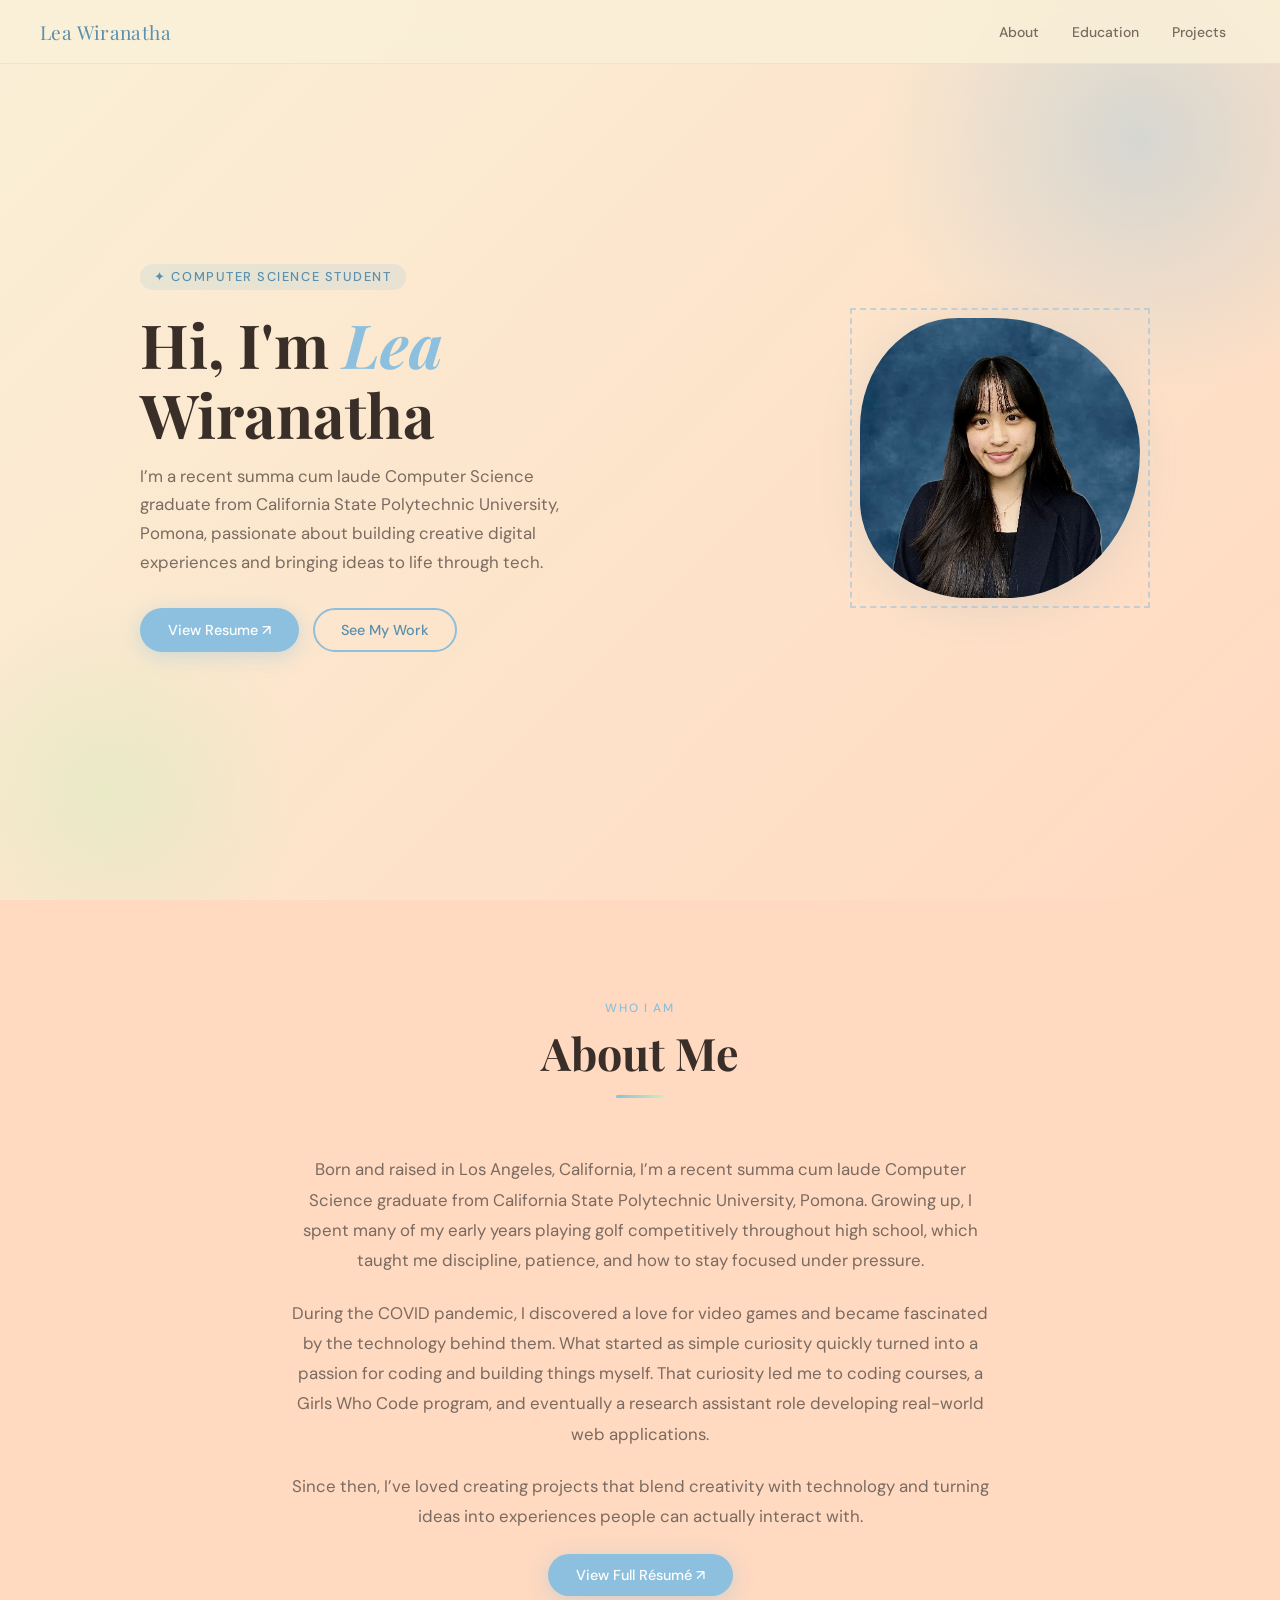
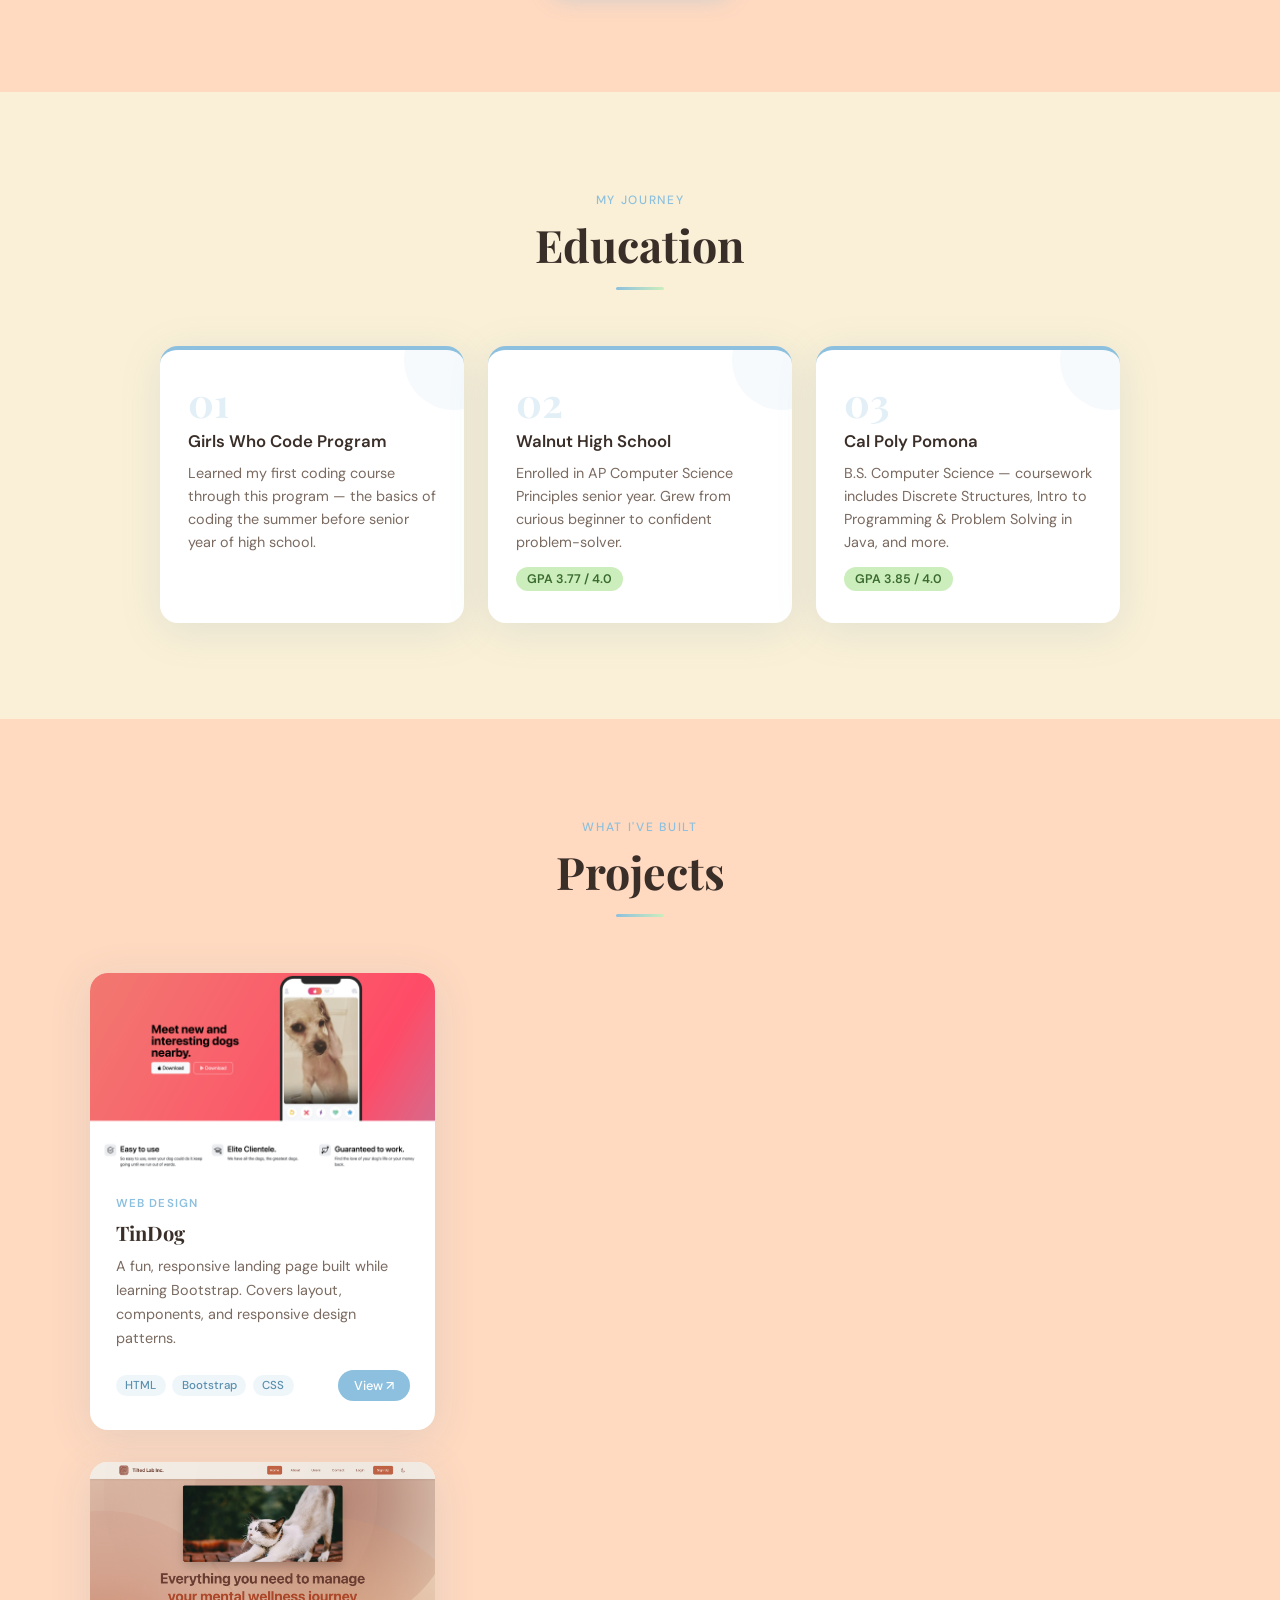
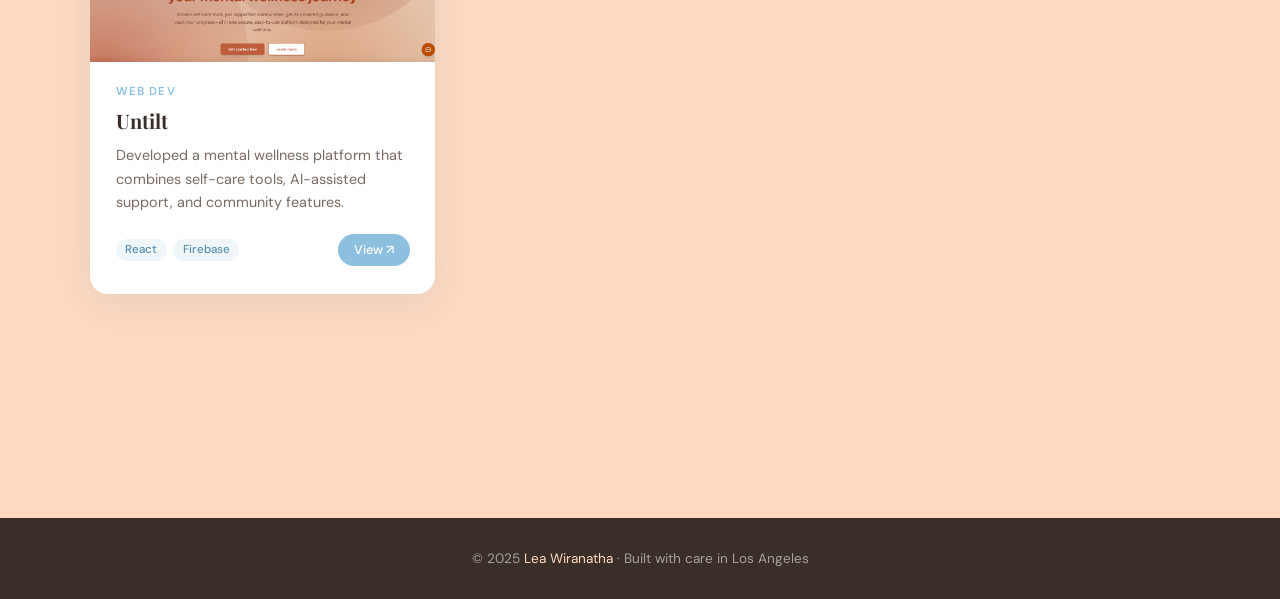
==== commit 674bff8a: "cleaned cleaned" ====
--- a/index.html
+++ b/index.html
@@ -1,178 +1,237 @@
 <!DOCTYPE html>
 <html lang="en">
 <head>
-    <meta charset="UTF-8">
-    <meta name="viewport" content="width=device-width, initial-scale=1.0">
-    <title>Lea Wiranatha</title>
-    <link href="https://cdn.jsdelivr.net/npm/bootstrap@5.3.1/dist/css/bootstrap.min.css" rel="stylesheet" integrity="sha384-4bw+/aepP/YC94hEpVNVgiZdgIC5+VKNBQNGCHeKRQN+PtmoHDEXuppvnDJzQIu9" crossorigin="anonymous">
-    <link rel="stylesheet" href="./style.css">
+  <meta charset="UTF-8">
+  <meta name="viewport" content="width=device-width, initial-scale=1.0">
+  <title>Lea Wiranatha — Portfolio</title>
+  <link href="https://fonts.googleapis.com/css2?family=Playfair+Display:ital,wght@0,400;0,700;1,400&family=DM+Sans:wght@300;400;500&display=swap" rel="stylesheet">
+  <link rel="stylesheet" href="./style.css">
 </head>
 <body>
 
-  <!-- Title -->
-  <section id="title" class="color-background">
-      <div class="container col-xxl-8 px-4 pt-5 pb-5" >
-        <div class="row flex-lg-row-reverse align-items-center g-5 pt-5 pb-5">
-          <div class="col-10 col-sm-8 col-lg-6">
-            <img src="./images/IMG_5392.jpg" class="d-block mx-lg-auto img-fluid rounded-corners" alt="Lea Wiranatha" loading="lazy" width="500"/>
-          </div>
-        <div class="col-lg-6">
-            <h1 class="display-5 fw-bold textcolorblue">Welcome!</h1>
-            <h2 class="display-5 textcolorblue">I'm Lea Wiranatha</h2>
-          <div class="d-grid gap-2 d-md-flex justify-content-md-start">
-            </div>
-          </div>
-        </div>
-      </div>
-  </section>
-
-  <!-- About Me -->
-  <div class="p-5 text-center darker-color-background">
-    <div class="container py-5 ">
-      <h1 class="pb-2 border-bottom textcolorblue">About Me</h1>
-      <p class="col-lg-8 mx-auto lead">
-        Hi there! I was born and raised in Los Angeles, California and pursuing a college eduction at California State Polytechnic University, Pomona where I study Computer Science. 
-        During the COVID pandemic, I grew an interest in playing video games, and soon wondered how they were created. Taking my curiosity to the next level, I began taking coding courses which has allowed me to expand my creativity and learn about the process that are invisible to the users.
+  <!-- NAV -->
+  <nav>
+    <a href="#hero" class="nav-brand">Lea Wiranatha</a>
+    <ul class="nav-links">
+      <li><a href="#about">About</a></li>
+      <li><a href="#education">Education</a></li>
+      <li><a href="#projects">Projects</a></li>
+    </ul>
+  </nav>
+
+  <!-- HERO -->
+  <section id="hero">
+    <div class="hero-inner">
+      <div class="hero-text">
+        <span class="hero-eyebrow">✦ Computer Science Student</span>
+        <h1>Hi, I'm <em>Lea</em><br>Wiranatha</h1>
+        <p>I’m a recent summa cum laude Computer Science graduate from California State Polytechnic University, Pomona, passionate about building creative digital experiences and bringing ideas to life through tech.</p>
+        <div class="hero-btns">
+          <a href="https://leachristy.github.io/resume/" target="_blank" class="btn-primary">
+            View Resume ↗
+          </a>
+          <a href="#projects" class="btn-outline">See My Work</a>
+        </div>
+      </div>
+      <div class="hero-image">
+        <img src="./images/profile pic.jpeg" alt="Lea Wiranatha">
+      </div>
+    </div>
+  </section>
+
+  <!-- ABOUT -->
+  <section id="about">
+    <div class="section-header fade-up">
+      <span class="section-tag">Who I Am</span>
+      <h2>About Me</h2>
+      <div class="section-divider"></div>
+    </div>
+    <div class="about-inner fade-up">
+      <p>
+        Born and raised in Los Angeles, California, I’m a recent summa cum laude Computer Science graduate from California State Polytechnic University, Pomona. Growing up, I spent many of my early years playing golf competitively throughout high school, which taught me discipline, patience, and how to stay focused under pressure.
       </p>
-      <p class="col-lg-8 mx-auto lead">
-        Here you can find my online resume:
+      <p>
+        During the COVID pandemic, I discovered a love for video games and became fascinated by the technology behind them. What started as simple curiosity quickly turned into a passion for coding and building things myself. That curiosity led me to coding courses, a Girls Who Code program, and eventually a research assistant role developing real-world web applications.
       </p>
-      <a href="https://leachristy.github.io/html-resume/">
-        <button type="button" class="btn btn-outline-dark colorgreen btn-sm px-4 me-sm-3" >View</button>
-    </a>
-    </div>
-  </div>
-
-<!-- Education -->
-  <div class="color-background">
-  <div class="container px-4 pt-5">
-    <h2 class="pb-2 border-bottom textcolorblue">Education</h2>
-    <div class="row g-4 py-5 row-cols-1 row-cols-lg-3">
-      <div class="feature col">
-        <div class="feature-icon d-inline-flex align-items-center justify-content-center text-bg-primary bg-gradient fs-2 mb-3">
-          
-        </div>
-        <h3 class="fs-2 text-body-emphasis">Girls Who Code Program</h3>
-        <p>Learned my first coding course through this program. Learned the basics of coding the summer before my senior year of highschool.</p>
-      </div>
-      <div class="feature col">
-        <div class="feature-icon d-inline-flex align-items-center justify-content-center text-bg-primary bg-gradient fs-2 mb-3">
-        </div>
-        <h3 class="fs-2 text-body-emphasis">Walnut High School</h3>
-        <p>Enrolled in Advance Program Computer Science Principles my senior year of highschool. </p>
-        <p>GPA: 3.77/4.0</p>
-      </div>
-      <div class="feature col">
-        <div class="feature-icon d-inline-flex align-items-center justify-content-center text-bg-primary bg-gradient fs-2 mb-3">
-        </div>
-        <h3 class="fs-2 text-body-emphasis">California State Polytechnic University, Pomona</h3>
-        <p>Currently enrolled, has taken the following courses so far: Discrete Structures and Intro to Program and Problem Solving in JAVA. </p>
-        <p>Current GPA: 3.76/4.0</p>
-      </div>
-    </div>
-</div>
-</div>
-
-<!-- Work -->
-
-<div class="pricing-header p-3 pb-md-4 mx-auto text-center darker-color-background pt-5">
-    <h1 class="pb-2 border-bottom textcolorblue">Work</h1>
-  </div>
-
-  <div class="px-4 pt-5  text-center darker-color-background">
-    <h1 class="fs-2 text-body-emphasis">TinDog</h1>
-    <div class="col-lg-6 mx-auto">
-      <p class="lead mb-4">Website I created to learn Bootstrap</p>
-      <div class="d-grid gap-2 d-sm-flex justify-content-sm-center mb-5">
-        <a href="https://leachristy.github.io/html-tindog/">
-        <button type="button" class="btn btn-outline-dark colorgreen btn-sm px-4 me-sm-3" >View</button>
-        </a>
-      </div>
-    </div>
-    <div>
-    <div class="container">
-        <img src="./images/Screen Shot 2023-08-01 at 12.24.54 AM.PNG" class="border rounded-3 shadow-lg mb-4 img-fluid1" max-width="55%" alt="Example image" height="auto" loading="lazy">
-      </div>
-    </div>
-  </div>
-
-  <div class="px-4 pt-5  text-center darker-color-background">
-    <h1 class="fs-2 text-body-emphasis">Calculator</h1>
-    <div class="col-lg-6 mx-auto">
-      <p class="lead mb-4">Created using JavaScript</p>
-      <div class="d-grid gap-2 d-sm-flex justify-content-sm-center mb-5">
-        <a href="https://leachristy.github.io/Calculator/">
-            <button type="button" class="btn btn-outline-dark colorgreen btn-sm px-4 me-sm-3" >View</button>
-        </a>
-      </div>
-    </div>
-    <div>
-      <div class="container">
-        <img src="./images/Screen Shot 2023-10-31 at 1.08.47 AM.png" class="border rounded-3 shadow-lg mb-4 img-fluid1" alt="Example image"  height="auto" loading="lazy">
-      </div>
-    </div>
-  </div>
-
-  <div class="px-4 pt-5  text-center darker-color-background">
-    <h1 class="fs-2 text-body-emphasis">Flashcard Web App</h1>
-    <div class="col-lg-6 mx-auto">
-      <p class="lead mb-4">Created using React</p>
-      <div class="d-grid gap-2 d-sm-flex justify-content-sm-center mb-5">
-        <a href="https://webtechflashcardapp.netlify.app">
-            <button type="button" class="btn btn-outline-dark colorgreen btn-sm px-4 me-sm-3" >View</button>
-        </a>
-      </div>
-    </div>
-    <div>
-      <div class="container">
-        <img src="./images/Screen Shot 2024-01-24 at 11.03.06 PM.png" class="border rounded-3 shadow-lg mb-4 img-fluid1" alt="Example image"  height="auto" loading="lazy">
-      </div>
-    </div>
-  </div>
-
-  <div class="px-4 pt-5  text-center darker-color-background">
-    <h1 class="fs-2 text-body-emphasis">CPP NexGen Wireless Website</h1>
-    <div class="col-lg-6 mx-auto">
-      <p class="lead mb-4">Website I helped develop as a Computer Science Research Assistant at CPP</p>
-      <div class="d-grid gap-2 d-sm-flex justify-content-sm-center mb-5">
-        <a href="https://www.cppnexgenwireless.org">
-            <button type="button" class="btn btn-outline-dark colorgreen btn-sm px-4 me-sm-3" >View</button>
-        </a>
-      </div>
-    </div>
-    <div>
-      <div class="container">
-        <img src="./images/Screen Shot 2024-08-13 at 3.00.02 AM.png" class="border rounded-3 shadow-lg mb-4 img-fluid1" alt="Example image"  height="auto" loading="lazy">
-      </div>
-    </div>
-  </div>
-
-  <div class= "px-4 py-5 text-center darker-color-background">
-    <p>Check out some of the projects I'm currently working on:</p>
-    <a href="https://github.com/leachristy"><svg xmlns="http://www.w3.org/2000/svg" style="color: black;" width="40" height="40" fill="currentColor" class="bi bi-github" viewBox="0 0 16 16">
-        <path d="M8 0C3.58 0 0 3.58 0 8c0 3.54 2.29 6.53 5.47 7.59.4.07.55-.17.55-.38 0-.19-.01-.82-.01-1.49-2.01.37-2.53-.49-2.69-.94-.09-.23-.48-.94-.82-1.13-.28-.15-.68-.52-.01-.53.63-.01 1.08.58 1.23.82.72 1.21 1.87.87 2.33.66.07-.52.28-.87.51-1.07-1.78-.2-3.64-.89-3.64-3.95 0-.87.31-1.59.82-2.15-.08-.2-.36-1.02.08-2.12 0 0 .67-.21 2.2.82.64-.18 1.32-.27 2-.27.68 0 1.36.09 2 .27 1.53-1.04 2.2-.82 2.2-.82.44 1.1.16 1.92.08 2.12.51.56.82 1.27.82 2.15 0 3.07-1.87 3.75-3.65 3.95.29.25.54.73.54 1.48 0 1.07-.01 1.93-.01 2.2 0 .21.15.46.55.38A8.012 8.012 0 0 0 16 8c0-4.42-3.58-8-8-8z"></path>
-        </svg></a>
-</div>
-
-
-<!-- footer -->
-<div class="darker-color-background py-2">
-<div class="container">
-    <footer class="d-flex flex-wrap justify-content-between align-items-center py-3 my-4 border-top">
-      <div class="col-md-4 d-flex align-items-center">
-        <a href="/" class="mb-3 me-2 mb-md-0 text-body-secondary text-decoration-none lh-1">
-          <svg class="bi" width="30" height="24"><use xlink:href="#bootstrap"></use></svg>
-        </a>
-        <span class="mb-3 mb-md-0 text-body-secondary">© 2023 Lea Wiranatha</span>
-      </div>
-  
-      <ul class="nav col-md-4 justify-content-end list-unstyled d-flex">
-        <li class="ms-3"><a class="text-body-secondary" href="#"><svg class="bi" width="24" height="24"><use xlink:href="#twitter"></use></svg></a></li>
-        <li class="ms-3"><a class="text-body-secondary" href="#"><svg class="bi" width="24" height="24"><use xlink:href="#instagram"></use></svg></a></li>
-        <li class="ms-3"><a class="text-body-secondary" href="#"><svg class="bi" width="24" height="24"><use xlink:href="#facebook"></use></svg></a></li>
-      </ul>
-    </footer>
-  </div>
-</div>
+      <p>
+        Since then, I’ve loved creating projects that blend creativity with technology and turning ideas into experiences people can actually interact with.
+      </p>
+        <a href="https://leachristy.github.io/resume/" target="_blank" class="btn-primary">
+        View Full Résumé ↗
+      </a>
+    </div>
+  </section>
+
+  <!-- EDUCATION -->
+  <section id="education">
+    <div class="section-header fade-up">
+      <span class="section-tag">My Journey</span>
+      <h2>Education</h2>
+      <div class="section-divider"></div>
+    </div>
+    <div class="edu-grid">
+
+      <div class="edu-card fade-up">
+        <div class="edu-number">01</div>
+        <h3>Girls Who Code Program</h3>
+        <p>Learned my first coding course through this program — the basics of coding the summer before senior year of high school.</p>
+      </div>
+
+      <div class="edu-card fade-up">
+        <div class="edu-number">02</div>
+        <h3>Walnut High School</h3>
+        <p>Enrolled in AP Computer Science Principles senior year. Grew from curious beginner to confident problem-solver.</p>
+        <span class="edu-gpa">GPA 3.77 / 4.0</span>
+      </div>
+
+      <div class="edu-card fade-up">
+        <div class="edu-number">03</div>
+        <h3>Cal Poly Pomona</h3>
+        <p>B.S. Computer Science — coursework includes Discrete Structures, Intro to Programming & Problem Solving in Java, and more.</p>
+        <span class="edu-gpa">GPA 3.85 / 4.0</span>
+      </div>
+
+    </div>
+  </section>
+
+  <!-- PROJECTS -->
+  <section id="projects">
+    <div class="section-header fade-up">
+      <span class="section-tag">What I've Built</span>
+      <h2>Projects</h2>
+      <div class="section-divider"></div>
+    </div>
+
+    <div class="projects-grid">
+
+      <!-- TinDog -->
+      <div class="project-card fade-up">
+        <div class="project-img-wrap">
+          <img src="./images/Tindog.PNG" alt="TinDog screenshot">
+          <div class="project-overlay">
+            <a href="https://leachristy.github.io/html-tindog/" target="_blank" class="overlay-link">
+              Open Project ↗
+            </a>
+          </div>
+        </div>
+        <div class="project-body">
+          <span class="project-tag">Web Design</span>
+          <h3>TinDog</h3>
+          <p>A fun, responsive landing page built while learning Bootstrap. Covers layout, components, and responsive design patterns.</p>
+          <div class="project-footer">
+            <div class="tech-pills">
+              <span class="pill">HTML</span>
+              <span class="pill">Bootstrap</span>
+              <span class="pill">CSS</span>
+            </div>
+            <a href="https://leachristy.github.io/html-tindog/" target="_blank" class="view-btn">View ↗</a>
+          </div>
+        </div>
+      </div>
+
+      <!-- CPP NexGen Wireless -->
+      <div class="project-card fade-up">
+        <div class="project-img-wrap">
+          <img src="./images/CPP NextGen.png" alt="CPP NexGen Wireless screenshot">
+          <div class="project-overlay">
+            <a href="https://www.cppnexgenwireless.org" target="_blank" class="overlay-link">
+              Open Project ↗
+            </a>
+          </div>
+        </div>
+        <div class="project-body">
+          <span class="project-tag">Research · Web Dev</span>
+          <h3>CPP NexGen Wireless</h3>
+          <p>Developed as a Web Developer Intern at Cal Poly Pomona. A collaborative research group website for the wireless communications lab.</p>
+          <div class="project-footer">
+            <div class="tech-pills">
+              <span class="pill">HTML</span>
+              <span class="pill">CSS</span>
+              <span class="pill">Research</span>
+            </div>
+            <a href="https://www.cppnexgenwireless.org" target="_blank" class="view-btn">View ↗</a>
+          </div>
+        </div>
+      </div>
+
+      <!-- CPP VR  -->
+      <div class="project-card fade-up">
+        <div class="project-img-wrap">
+          <img src="./images/CPPVR.png" alt="CPP VR screenshot">
+          <div class="project-overlay">
+            <a href="https://www.cppvr.org" target="_blank" class="overlay-link">
+              Open Project ↗
+            </a>
+          </div>
+        </div>
+        <div class="project-body">
+          <span class="project-tag">Research · Web Dev</span>
+          <h3>CPP VR</h3>
+          <p>Developed as a Web Developer Intern at Cal Poly Pomona. A collaborative research group website for the CPP Virtual Reality Lab.</p>
+          <div class="project-footer">
+            <div class="tech-pills">
+              <span class="pill">HTML</span>
+              <span class="pill">CSS</span>
+              <span class="pill">Research</span>
+            </div>
+            <a href="https://www.cppvr.org" target="_blank" class="view-btn">View ↗</a>
+          </div>
+        </div>
+      </div>
+
+      <!-- Untilt  -->
+      <div class="project-card fade-up">
+        <div class="project-img-wrap">
+          <img src="./images/untilt.png" alt="Untilt screenshot">
+          <div class="project-overlay">
+            <a href="https://untilt.web.app" target="_blank" class="overlay-link">
+              Open Project ↗
+            </a>
+          </div>
+        </div>
+        <div class="project-body">
+          <span class="project-tag">Web Dev</span>
+          <h3>Untilt</h3>
+          <p>Developed a mental wellness platform that combines self-care tools, AI-assisted support, and community features.</p>
+          <div class="project-footer">
+            <div class="tech-pills">
+              <span class="pill">React</span>
+              <span class="pill">Firebase</span>
+            </div>
+            <a href="https://untilt.web.app" target="_blank" class="view-btn">View ↗</a>
+          </div>
+        </div>
+      </div>
+
+    </div>
+
+    <!-- GitHub CTA -->
+    <div class="github-cta fade-up">
+      <p>See what else I'm currently building</p>
+      <a href="https://github.com/leachristy" target="_blank" class="github-btn">
+        <svg width="20" height="20" viewBox="0 0 16 16" fill="currentColor">
+          <path d="M8 0C3.58 0 0 3.58 0 8c0 3.54 2.29 6.53 5.47 7.59.4.07.55-.17.55-.38 0-.19-.01-.82-.01-1.49-2.01.37-2.53-.49-2.69-.94-.09-.23-.48-.94-.82-1.13-.28-.15-.68-.52-.01-.53.63-.01 1.08.58 1.23.82.72 1.21 1.87.87 2.33.66.07-.52.28-.87.51-1.07-1.78-.2-3.64-.89-3.64-3.95 0-.87.31-1.59.82-2.15-.08-.2-.36-1.02.08-2.12 0 0 .67-.21 2.2.82.64-.18 1.32-.27 2-.27.68 0 1.36.09 2 .27 1.53-1.04 2.2-.82 2.2-.82.44 1.1.16 1.92.08 2.12.51.56.82 1.27.82 2.15 0 3.07-1.87 3.75-3.65 3.95.29.25.54.73.54 1.48 0 1.07-.01 1.93-.01 2.2 0 .21.15.46.55.38A8.012 8.012 0 0 0 16 8c0-4.42-3.58-8-8-8z"/>
+        </svg>
+        GitHub — leachristy
+      </a>
+    </div>
+  </section>
+
+  <!-- FOOTER -->
+  <footer>
+    <p>© 2025 <span>Lea Wiranatha</span> · Built with care in Los Angeles</p>
+  </footer>
+
+  <script>
+    const observer = new IntersectionObserver((entries) => {
+      entries.forEach((entry, i) => {
+        if (entry.isIntersecting) {
+          setTimeout(() => entry.target.classList.add('visible'), i * 80);
+        }
+      });
+    }, { threshold: 0.12 });
+
+    document.querySelectorAll('.fade-up').forEach(el => observer.observe(el));
+  </script>
 </body>
-</html>
+</html>
--- a/style.css
+++ b/style.css
@@ -1,28 +1,420 @@
-.color-background {
-    background-color: #FAF0D7;
-}
-
-.darker-color-background {
-    background-color: #FFD9C0;
-}
-
-.textcolorblue {
-    color: #8CC0DE;
-}
-
-.textcolorpink{
-    color: #FFD9C0;
-}
-
-.colorgreen {
-    background-color: #CCEEBC;
-}
-.rounded-corners {
-    border-radius: 30px;
-}
-
-.img-fluid1 {
-    max-width: 50%;
-}
-
-
+/* ── RESET & TOKENS ── */
+*, *::before, *::after { box-sizing: border-box; margin: 0; padding: 0; }
+
+:root {
+  --cream:   #FAF0D7;
+  --peach:   #FFD9C0;
+  --sky:     #8CC0DE;
+  --mint:    #CCEEBC;
+  --deep:    #5A8FAD;
+  --text:    #3a2e28;
+  --muted:   #7a6a60;
+  --white:   #ffffff;
+  --radius:  18px;
+  --shadow:  0 8px 40px rgba(90,143,173,.15);
+}
+
+html { scroll-behavior: smooth; }
+
+body {
+  font-family: 'DM Sans', sans-serif;
+  background: var(--cream);
+  color: var(--text);
+  overflow-x: hidden;
+}
+
+/* ── NAV ── */
+nav {
+  position: fixed; top: 0; left: 0; right: 0; z-index: 100;
+  background: rgba(250,240,215,.85);
+  backdrop-filter: blur(14px);
+  -webkit-backdrop-filter: blur(14px);
+  border-bottom: 1px solid rgba(140,192,222,.2);
+  display: flex; justify-content: space-between; align-items: center;
+  padding: 0 2.5rem; height: 64px;
+}
+
+.nav-brand {
+  font-family: 'Playfair Display', serif;
+  font-size: 1.2rem;
+  color: var(--deep);
+  text-decoration: none;
+  letter-spacing: .02em;
+}
+
+.nav-links {
+  display: flex; gap: .25rem; list-style: none;
+}
+
+.nav-links a {
+  text-decoration: none; color: var(--muted);
+  font-size: .875rem; font-weight: 500;
+  padding: .4rem .9rem; border-radius: 999px;
+  transition: background .2s, color .2s;
+}
+
+.nav-links a:hover {
+  background: var(--sky); color: var(--white);
+}
+
+/* ── HERO ── */
+#hero {
+  min-height: 100vh;
+  display: grid; place-items: center;
+  padding: 80px 2rem 4rem;
+  background: linear-gradient(135deg, var(--cream) 0%, var(--peach) 100%);
+  position: relative; overflow: hidden;
+}
+
+#hero::before {
+  content: '';
+  position: absolute; top: -120px; right: -120px;
+  width: 520px; height: 520px; border-radius: 50%;
+  background: radial-gradient(circle, rgba(140,192,222,.35) 0%, transparent 70%);
+  pointer-events: none;
+}
+
+#hero::after {
+  content: '';
+  position: absolute; bottom: -80px; left: -80px;
+  width: 380px; height: 380px; border-radius: 50%;
+  background: radial-gradient(circle, rgba(204,238,188,.4) 0%, transparent 70%);
+  pointer-events: none;
+}
+
+.hero-inner {
+  display: flex; align-items: center; gap: 5rem;
+  max-width: 1000px; width: 100%;
+  position: relative; z-index: 1;
+}
+
+.hero-text { flex: 1; }
+
+.hero-eyebrow {
+  display: inline-block;
+  font-size: .8rem; font-weight: 500; letter-spacing: .12em;
+  text-transform: uppercase; color: var(--deep);
+  background: rgba(140,192,222,.18);
+  padding: .3rem .9rem; border-radius: 999px;
+  margin-bottom: 1.2rem;
+}
+
+.hero-text h1 {
+  font-family: 'Playfair Display', serif;
+  font-size: clamp(2.4rem, 5vw, 3.8rem);
+  line-height: 1.15; color: var(--text);
+  margin-bottom: .8rem;
+}
+
+.hero-text h1 em {
+  color: var(--sky); font-style: italic;
+}
+
+.hero-text p {
+  font-size: 1.05rem; line-height: 1.7;
+  color: var(--muted); max-width: 440px;
+  margin-bottom: 2rem;
+}
+
+.btn-primary {
+  display: inline-flex; align-items: center; gap: .5rem;
+  background: var(--sky); color: var(--white);
+  padding: .75rem 1.75rem; border-radius: 999px;
+  font-size: .9rem; font-weight: 500;
+  text-decoration: none; border: none; cursor: pointer;
+  transition: background .2s, transform .2s, box-shadow .2s;
+  box-shadow: 0 4px 20px rgba(140,192,222,.4);
+}
+
+.btn-primary:hover {
+  background: var(--deep); transform: translateY(-2px);
+  box-shadow: 0 8px 28px rgba(90,143,173,.4);
+}
+
+.btn-outline {
+  display: inline-flex; align-items: center; gap: .5rem;
+  background: transparent; color: var(--deep);
+  padding: .7rem 1.6rem; border-radius: 999px;
+  font-size: .9rem; font-weight: 500;
+  text-decoration: none; border: 2px solid var(--sky);
+  cursor: pointer; transition: all .2s;
+}
+
+.btn-outline:hover {
+  background: var(--sky); color: var(--white);
+  transform: translateY(-2px);
+}
+
+.hero-btns { display: flex; gap: .9rem; flex-wrap: wrap; }
+
+.hero-image {
+  flex-shrink: 0;
+  width: 280px; height: 280px;
+  position: relative;
+}
+
+.hero-image img {
+  width: 100%; height: 100%;
+  object-fit: cover;
+  border-radius: 40% 60% 55% 45% / 45% 55% 60% 40%;
+  box-shadow: var(--shadow);
+  animation: morph 10s ease-in-out infinite alternate;
+}
+
+@keyframes morph {
+  0%  { border-radius: 40% 60% 55% 45% / 45% 55% 60% 40%; }
+  50% { border-radius: 55% 45% 40% 60% / 60% 40% 50% 50%; }
+  100%{ border-radius: 60% 40% 45% 55% / 50% 60% 40% 50%; }
+}
+
+.hero-image::after {
+  content: '';
+  position: absolute; inset: -10px;
+  border-radius: inherit;
+  border: 2px dashed rgba(140,192,222,.5);
+  animation: morph 10s ease-in-out infinite alternate reverse;
+  pointer-events: none;
+}
+
+/* ── SECTION SHARED ── */
+section { padding: 6rem 2rem; }
+
+.section-header {
+  text-align: center; margin-bottom: 3.5rem;
+}
+
+.section-tag {
+  display: inline-block;
+  font-size: .75rem; letter-spacing: .14em;
+  text-transform: uppercase; color: var(--sky);
+  font-weight: 500; margin-bottom: .6rem;
+}
+
+.section-header h2 {
+  font-family: 'Playfair Display', serif;
+  font-size: clamp(1.9rem, 3.5vw, 2.8rem);
+  color: var(--text); line-height: 1.2;
+}
+
+.section-divider {
+  width: 48px; height: 3px;
+  background: linear-gradient(90deg, var(--sky), var(--mint));
+  border-radius: 2px; margin: 1rem auto 0;
+}
+
+/* ── ABOUT ── */
+#about { background: var(--peach); }
+
+.about-inner {
+  max-width: 700px; margin: 0 auto; text-align: center;
+}
+
+.about-inner p {
+  font-size: 1.05rem; line-height: 1.8;
+  color: var(--muted); margin-bottom: 1.4rem;
+}
+
+/* ── EDUCATION ── */
+#education { background: var(--cream); }
+
+.edu-grid {
+  display: grid;
+  grid-template-columns: repeat(auto-fit, minmax(260px, 1fr));
+  gap: 1.5rem; max-width: 960px; margin: 0 auto;
+}
+
+.edu-card {
+  background: var(--white);
+  border-radius: var(--radius);
+  padding: 2rem 1.75rem;
+  box-shadow: var(--shadow);
+  border-top: 4px solid var(--sky);
+  transition: transform .25s, box-shadow .25s;
+  position: relative; overflow: hidden;
+}
+
+.edu-card::before {
+  content: '';
+  position: absolute; top: -40px; right: -40px;
+  width: 100px; height: 100px; border-radius: 50%;
+  background: rgba(140,192,222,.08);
+}
+
+.edu-card:hover {
+  transform: translateY(-6px);
+  box-shadow: 0 16px 48px rgba(90,143,173,.2);
+}
+
+.edu-number {
+  font-family: 'Playfair Display', serif;
+  font-size: 2.5rem; font-weight: 700;
+  color: rgba(140,192,222,.25); line-height: 1;
+  margin-bottom: .5rem;
+}
+
+.edu-card h3 {
+  font-size: 1.05rem; font-weight: 600;
+  color: var(--text); margin-bottom: .6rem;
+}
+
+.edu-card p {
+  font-size: .9rem; color: var(--muted); line-height: 1.6;
+  margin-bottom: .4rem;
+}
+
+.edu-gpa {
+  display: inline-block;
+  background: var(--mint); color: #3a6b2e;
+  font-size: .78rem; font-weight: 600;
+  padding: .25rem .7rem; border-radius: 999px;
+  margin-top: .4rem;
+}
+
+/* ── PROJECTS ── */
+#projects { background: var(--peach); }
+
+.projects-grid {
+  display: grid;
+  grid-template-columns: repeat(auto-fit, minmax(300px, 1fr));
+  gap: 2rem; max-width: 1100px; margin: 0 auto;
+}
+
+.project-card {
+  background: var(--white);
+  border-radius: var(--radius);
+  overflow: hidden;
+  box-shadow: var(--shadow);
+  transition: transform .3s, box-shadow .3s;
+  display: flex; flex-direction: column;
+}
+
+.project-card:hover {
+  transform: translateY(-8px);
+  box-shadow: 0 20px 60px rgba(90,143,173,.25);
+}
+
+.project-img-wrap {
+  position: relative; overflow: hidden;
+  height: 200px; background: var(--cream);
+}
+
+.project-img-wrap img {
+  width: 100%; height: 100%; object-fit: cover;
+  transition: transform .5s;
+}
+
+.project-card:hover .project-img-wrap img {
+  transform: scale(1.06);
+}
+
+.project-overlay {
+  position: absolute; inset: 0;
+  background: linear-gradient(to top, rgba(90,143,173,.7) 0%, transparent 60%);
+  opacity: 0; transition: opacity .3s;
+  display: flex; align-items: flex-end; padding: 1.2rem;
+}
+
+.project-card:hover .project-overlay { opacity: 1; }
+
+.overlay-link {
+  color: var(--white); font-size: .85rem; font-weight: 500;
+  text-decoration: none; display: flex; align-items: center; gap: .4rem;
+}
+
+.project-body {
+  padding: 1.4rem 1.6rem 1.8rem;
+  flex: 1; display: flex; flex-direction: column;
+}
+
+.project-tag {
+  font-size: .72rem; letter-spacing: .1em;
+  text-transform: uppercase; color: var(--sky);
+  font-weight: 600; margin-bottom: .5rem;
+}
+
+.project-body h3 {
+  font-family: 'Playfair Display', serif;
+  font-size: 1.25rem; color: var(--text);
+  margin-bottom: .6rem;
+}
+
+.project-body p {
+  font-size: .9rem; color: var(--muted);
+  line-height: 1.65; flex: 1; margin-bottom: 1.2rem;
+}
+
+.project-footer {
+  display: flex; align-items: center; justify-content: space-between;
+}
+
+.tech-pills { display: flex; gap: .4rem; flex-wrap: wrap; }
+
+.pill {
+  font-size: .72rem; font-weight: 500;
+  background: rgba(140,192,222,.15); color: var(--deep);
+  padding: .2rem .6rem; border-radius: 999px;
+}
+
+.view-btn {
+  display: inline-flex; align-items: center; gap: .35rem;
+  background: var(--sky); color: var(--white);
+  font-size: .8rem; font-weight: 500;
+  padding: .45rem 1rem; border-radius: 999px;
+  text-decoration: none;
+  transition: background .2s, transform .2s;
+  flex-shrink: 0;
+}
+
+.view-btn:hover { background: var(--deep); transform: translateY(-1px); }
+
+/* ── GITHUB CTA ── */
+.github-cta {
+  text-align: center; margin-top: 3rem;
+}
+
+.github-cta p { color: var(--muted); margin-bottom: 1rem; font-size: .95rem; }
+
+.github-btn {
+  display: inline-flex; align-items: center; gap: .6rem;
+  background: var(--text); color: var(--white);
+  padding: .75rem 1.75rem; border-radius: 999px;
+  text-decoration: none; font-size: .9rem; font-weight: 500;
+  transition: background .2s, transform .2s;
+}
+
+.github-btn:hover { background: #1a1210; transform: translateY(-2px); }
+
+/* ── FOOTER ── */
+footer {
+  background: var(--text); color: rgba(255,255,255,.55);
+  text-align: center; padding: 2rem;
+  font-size: .85rem;
+}
+
+footer span { color: var(--peach); }
+
+/* ── FADE-IN ANIMATION ── */
+.fade-up {
+  opacity: 0; transform: translateY(28px);
+  transition: opacity .6s ease, transform .6s ease;
+}
+
+.fade-up.visible {
+  opacity: 1; transform: translateY(0);
+}
+
+/* ── RESPONSIVE ── */
+@media (max-width: 768px) {
+  .hero-inner { flex-direction: column-reverse; gap: 2.5rem; text-align: center; }
+  .hero-text p { margin: 0 auto 2rem; }
+  .hero-btns { justify-content: center; }
+  .hero-image { width: 200px; height: 200px; }
+  nav { padding: 0 1.2rem; }
+  .nav-brand { font-size: 1rem; }
+  .nav-links a { padding: .35rem .7rem; font-size: .8rem; }
+}
+
+@media (max-width: 480px) {
+  .nav-links { gap: 0; }
+  .nav-links a { font-size: .75rem; padding: .3rem .55rem; }
+}
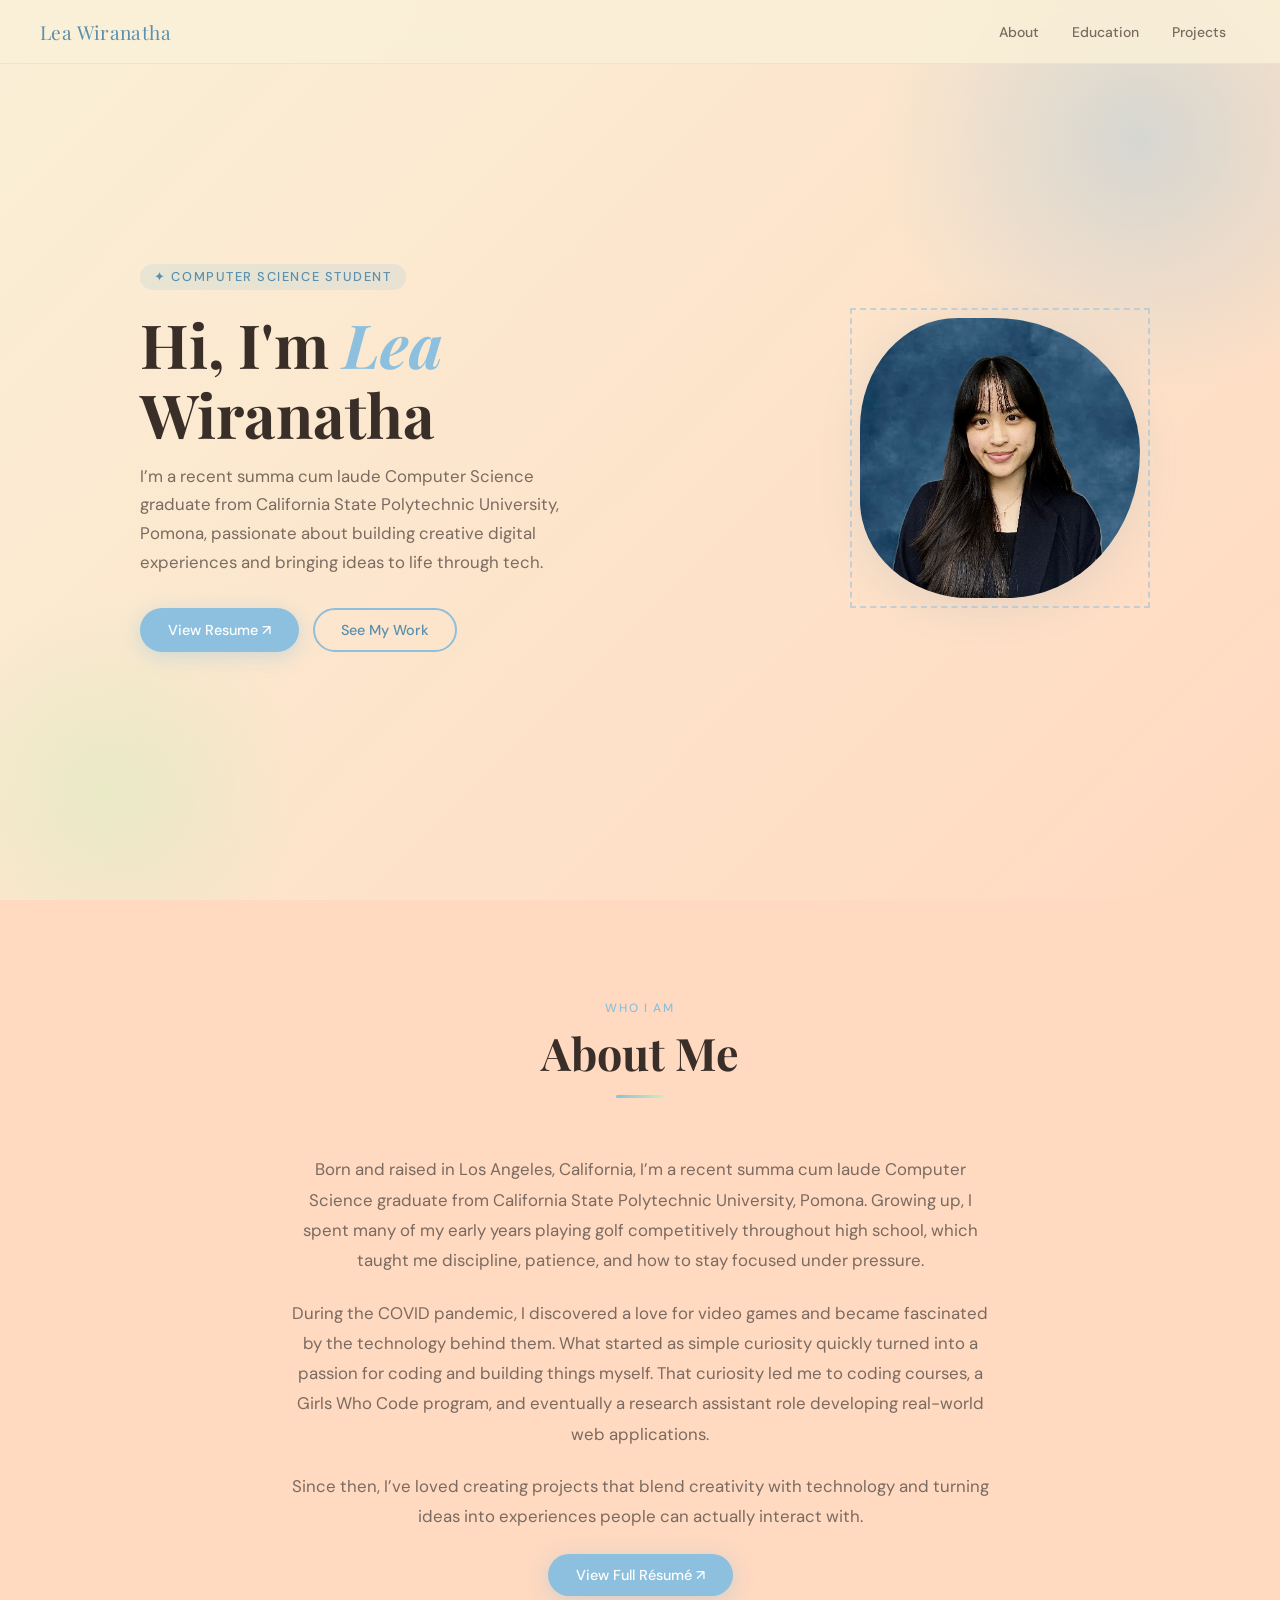
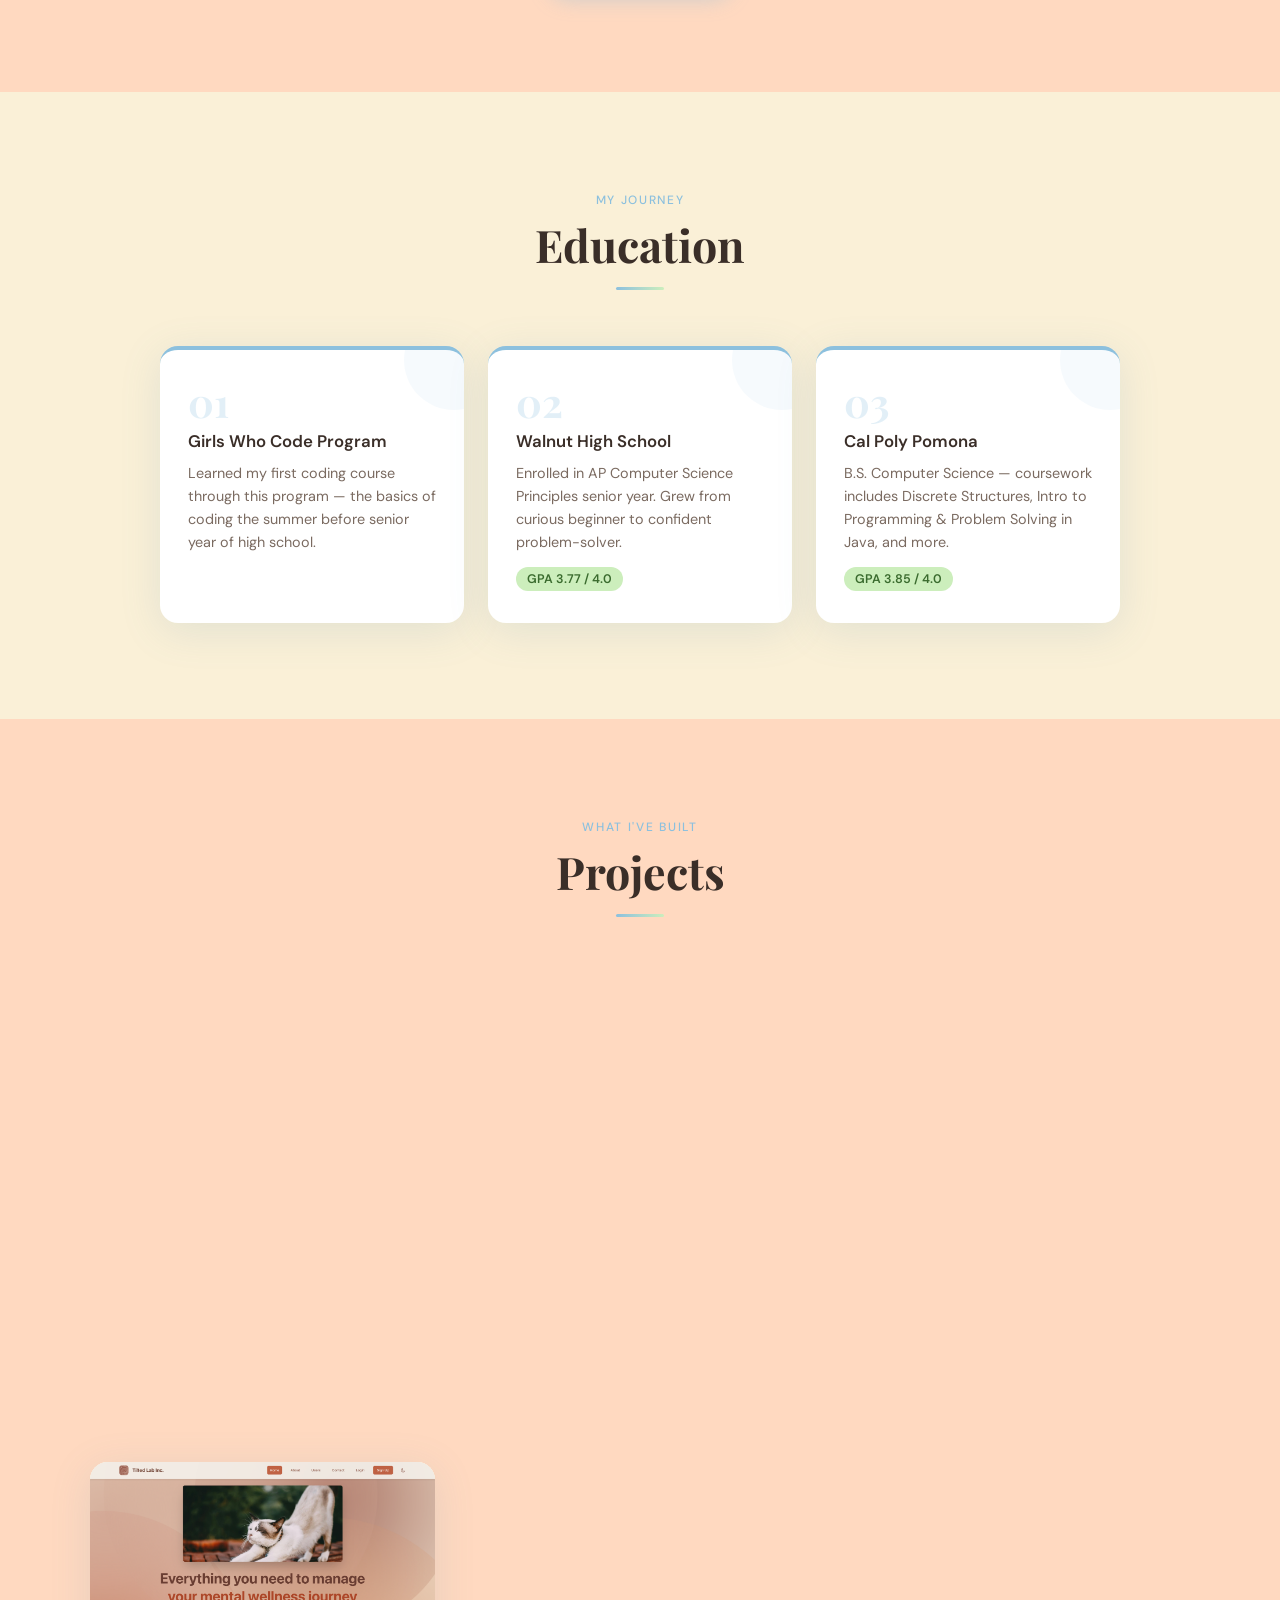
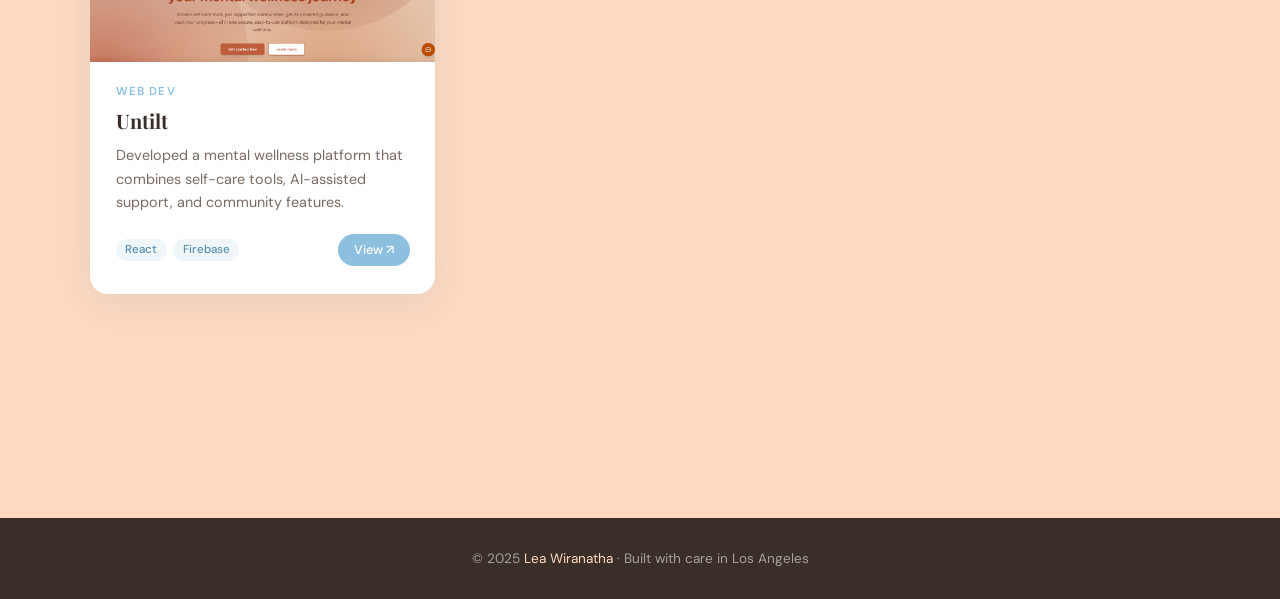
==== commit bdcb6206: "Update index.html" ====
--- a/index.html
+++ b/index.html
@@ -27,7 +27,7 @@
         <h1>Hi, I'm <em>Lea</em><br>Wiranatha</h1>
         <p>I’m a recent summa cum laude Computer Science graduate from California State Polytechnic University, Pomona, passionate about building creative digital experiences and bringing ideas to life through tech.</p>
         <div class="hero-btns">
-          <a href="https://leachristy.github.io/resume/" target="_blank" class="btn-primary">
+          <a href="https://leachristy.github.io/Resume/" target="_blank" class="btn-primary">
             View Resume ↗
           </a>
           <a href="#projects" class="btn-outline">See My Work</a>
@@ -56,7 +56,7 @@
       <p>
         Since then, I’ve loved creating projects that blend creativity with technology and turning ideas into experiences people can actually interact with.
       </p>
-        <a href="https://leachristy.github.io/resume/" target="_blank" class="btn-primary">
+        <a href="https://leachristy.github.io/Resume/" target="_blank" class="btn-primary">
         View Full Résumé ↗
       </a>
     </div>
@@ -234,4 +234,4 @@
     document.querySelectorAll('.fade-up').forEach(el => observer.observe(el));
   </script>
 </body>
-</html>+</html>
